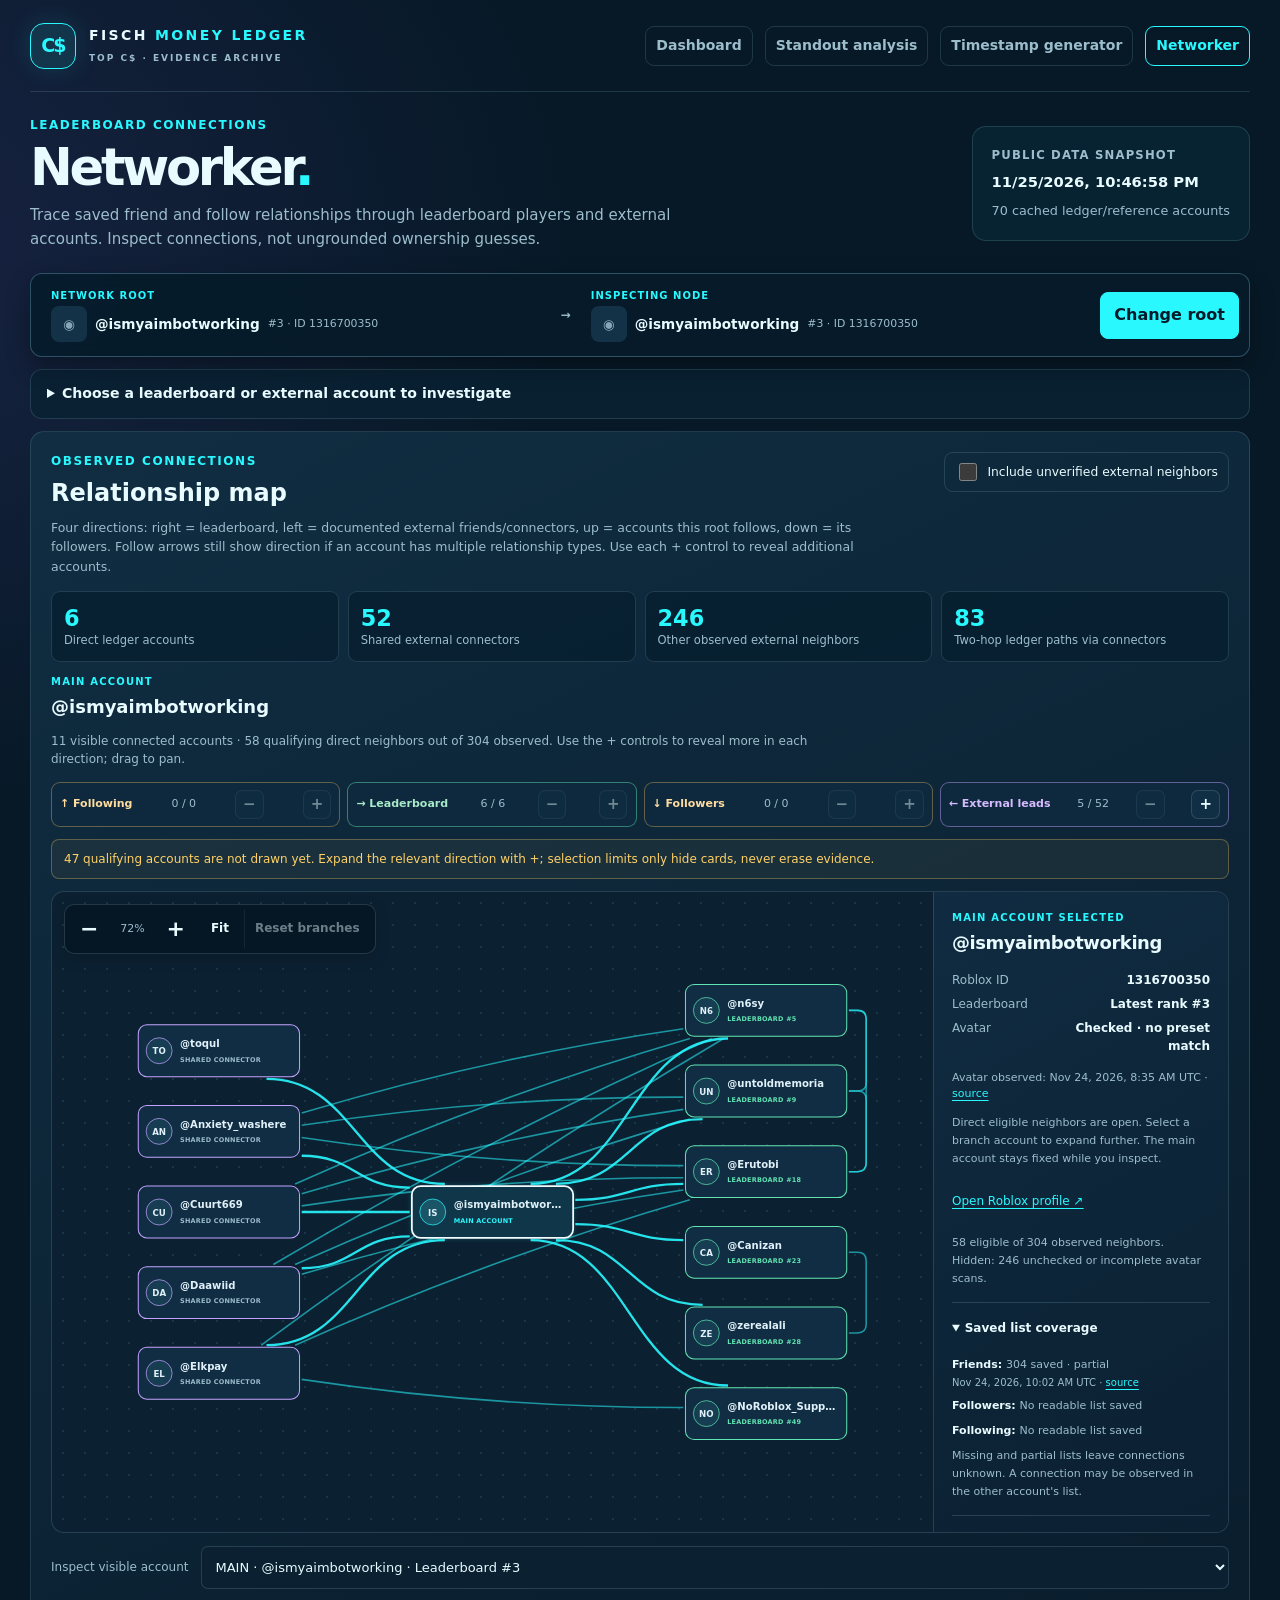
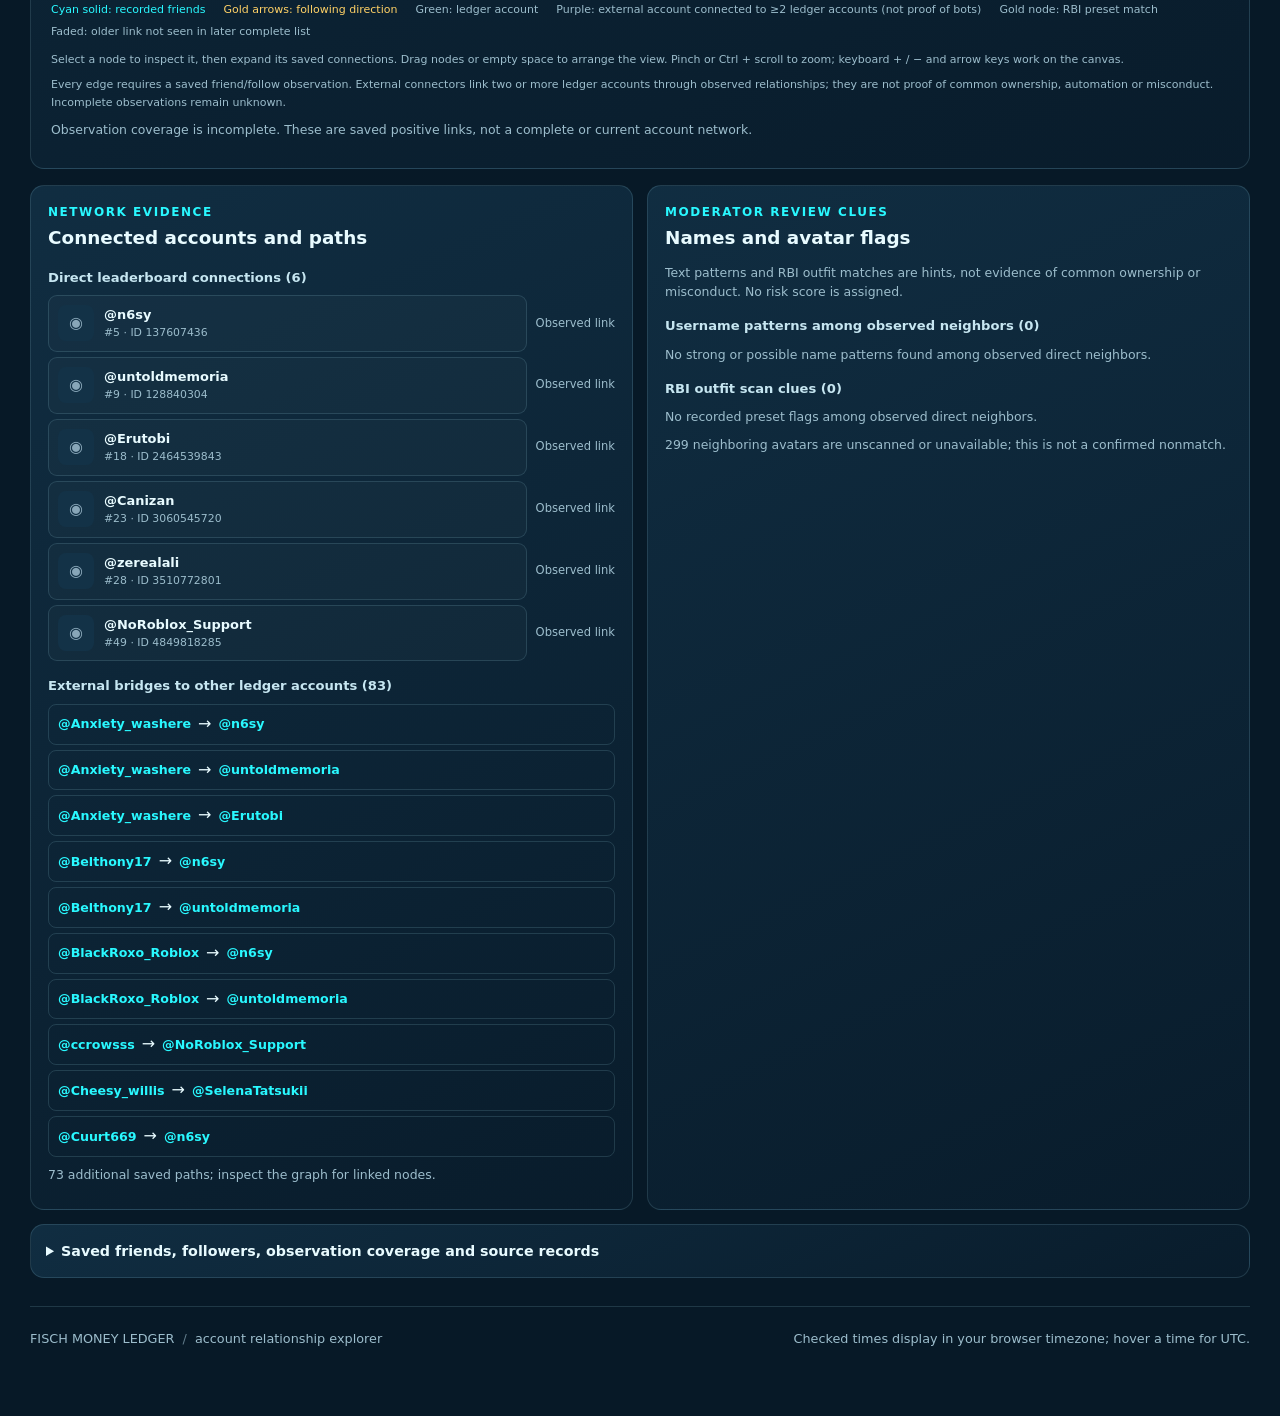
==== site/networker.html @ 8187902d "Refresh Networker graph assets to serve four-way layout" ====
<!doctype html>
<html lang="en">
<head>
  <meta charset="utf-8">
  <meta name="viewport" content="width=device-width, initial-scale=1">
  <meta name="description" content="Compare cached public Roblox avatars, usernames and available friend or follow relationships across the Fisch Money Ledger.">
  <title>Networker · Fisch Money Ledger</title>
  <link rel="stylesheet" href="styles.css?v=b796ed7e2670">
  <link rel="stylesheet" href="standouts.css?v=a5e0cf38dd14">
  <link rel="stylesheet" href="networker.css?v=059310452573">
  <link rel="stylesheet" href="network-graph.css?v=88ae56781294">
  <script defer src="time-utils.js?v=b2a56747d852"></script>
  <script defer src="username-patterns.js?v=91044023c885"></script>
  <script defer src="networker-core.js?v=b622899f63bf"></script>
  <script defer src="network-graph.js?v=6e4b6616b86b"></script>
  <script defer src="networker-focus.js?v=ac693bb8c066"></script>
  <link rel="stylesheet" href="networker-focus.css?v=b3b9f98c5179">
</head>
<body class="networker-page">
  <header class="site-head">
    <a class="brand" href="./"><span class="mark">C$</span><span>FISCH <b>MONEY LEDGER</b><small>TOP C$ · EVIDENCE ARCHIVE</small></span></a>
    <nav class="site-nav" aria-label="Site pages"><a href="./">Dashboard</a><a href="standouts.html">Standout analysis</a><a href="timestamp.html">Timestamp generator</a><a href="networker.html" aria-current="page">Networker</a></nav>
  </header>
  <main class="nw-main">
    <section class="nw-hero">
      <div><p class="nw-kicker">LEADERBOARD CONNECTIONS</p><h1>Networker<span>.</span></h1><p>Trace saved friend and follow relationships through leaderboard players and external accounts. Inspect connections, not ungrounded ownership guesses.</p></div>
      <div class="nw-cache"><span>PUBLIC DATA SNAPSHOT</span><strong id="cache-time">Loading…</strong><small id="cache-coverage">Reading cached accounts</small></div>
    </section>
    <p id="network-status" class="nw-status" role="status" aria-live="polite">Loading the latest collected account data…</p>
    <noscript><p class="nw-status">Enable JavaScript to compare the cached accounts.</p></noscript>
    <div id="networker-app" hidden>
      <nav class="nwf-sticky" aria-label="Current network investigation">
        <button id="nwf-root-shortcut" class="nwf-sticky-person" type="button" aria-label="Change main account">
          <span class="nwf-mini-label">NETWORK ROOT</span>
          <span id="nwf-root-label" class="nwf-sticky-value">Selecting account…</span>
        </button>
        <span class="nwf-mini-divider" aria-hidden="true">→</span>
        <button id="nwf-inspected-shortcut" class="nwf-sticky-person" type="button" aria-label="Return to inspected graph node">
          <span class="nwf-mini-label">INSPECTING NODE</span>
          <span id="nwf-inspected-label" class="nwf-sticky-value">No node selected</span>
        </button>
        <button id="nwf-picker-trigger" class="nwf-switch" type="button">Change root</button>
      </nav>

      <details id="nwf-root-picker" class="nwf-picker">
        <summary>Choose a leaderboard or external account to investigate</summary>
        <div class="nwf-picker-content">
          <form id="nwf-target-form" class="nwf-search-row" aria-label="Find a saved account">
            <input id="nwf-target-search" type="search" autocomplete="off" spellcheck="false" placeholder="Search leaderboard, historical, or external Roblox username / ID" aria-label="Find a saved account">
            <button type="submit" class="nw-primary">Set root</button>
          </form>
          <p class="nwf-help">Search all saved identities, or choose a ranked account below. Public relationships require recorded evidence; similar names alone do not create links.</p>
          <div class="nwf-row-head"><strong id="nwf-picker-heading">Latest Top 50</strong><span id="nwf-picker-count"></span></div>
          <div id="nwf-account-grid" class="nwf-account-grid" role="group" aria-label="Saved accounts"></div>
          <button id="nwf-more-accounts" class="nw-quiet nwf-more" type="button">Show all Top 50</button>
          <div id="nwf-reference-picks" class="nwf-reference-picks" aria-label="Saved external reference accounts"></div>
        </div>
      </details>

      <section class="nwf-map" aria-labelledby="nwf-map-title">
        <div class="nwf-section-heading">
          <div><p class="nw-kicker">OBSERVED CONNECTIONS</p><h2 id="nwf-map-title">Relationship map</h2>
            <p class="nwf-help">Four directions: right = leaderboard, left = documented external friends/connectors, up = accounts this root follows, down = its followers. Follow arrows still show direction if an account has multiple relationship types. Use each + control to reveal additional accounts.</p></div>
          <label class="nwf-external-toggle"><input id="nwf-show-external" type="checkbox"> Include unverified external neighbors</label>
        </div>
        <div id="nwf-network-counts" class="nwf-network-counts" aria-label="Saved direct connection counts"></div>
        <div id="nwf-graph" class="nwf-graph"></div>
        <p id="nwf-network-note" class="nwf-help" role="status" aria-live="polite"></p>
      </section>

      <section class="nwf-signals" aria-label="Connection findings and review flags">
        <article class="nwf-panel">
          <div class="nwf-panel-title"><div><p class="nw-kicker">NETWORK EVIDENCE</p><h3>Connected accounts and paths</h3></div></div>
          <div id="nwf-direct-links"></div>
          <div id="nwf-connector-paths"></div>
        </article>
        <article class="nwf-panel">
          <div class="nwf-panel-title"><div><p class="nw-kicker">MODERATOR REVIEW CLUES</p><h3>Names and avatar flags</h3></div></div>
          <p class="nwf-help">Text patterns and RBI outfit matches are hints, not evidence of common ownership or misconduct. No risk score is assigned.</p>
          <div id="nwf-pattern-flags"></div>
          <div id="nwf-avatar-flags"></div>
        </article>
      </section>

      <details id="nwf-raw-evidence" class="nwf-raw">
        <summary>Saved friends, followers, observation coverage and source records</summary>
        <div class="nwf-raw-inner">
          <p id="nwf-coverage-note" class="nwf-help"></p>
          <label for="nwf-friend-filter">Search observed direct neighbors</label>
          <input id="nwf-friend-filter" type="search" placeholder="Username or exact Roblox ID">
          <div id="nwf-friend-results" class="nwf-friend-results"></div>
          <div class="nwf-data-links">
            <a href="network-database.sqlite.gz" download>SQLite evidence database</a>
            <a href="network-data.json" download>Network JSON</a>
            <a href="https://github.com/nitwi/fisch-money-leaderboard/tree/main/data/network" target="_blank" rel="noopener noreferrer">Census journal and method</a>
          </div>
          <p class="nwf-help">A partial observation confirms only the recorded positive links; unobserved identities remain unknown. Recorded relationships are not necessarily current.</p>
        </div>
      </details>
    </div>
    <footer><span>FISCH MONEY LEDGER <span class="slash">/</span> account relationship explorer</span><span>Checked times display in your browser timezone; hover a time for UTC.</span></footer>
  </main>
</body>
</html>
---- site/styles.css ----
:root{color-scheme:dark;--bg:#071927;--panel:#0e263b;--panel2:#102d44;--text:#e8fbff;--muted:#9cbdcc;--cyan:#29f8ff;--gold:#ffd166;--green:#61e5b3;--red:#ff8495;--border:rgba(154,219,231,.16);font-family:Inter,ui-sans-serif,system-ui,-apple-system,"Segoe UI",sans-serif}*{box-sizing:border-box}html{scroll-behavior:smooth}body{margin:0;background:radial-gradient(ellipse 75vw 48vw at 80% -20%,rgba(41,248,255,.14),transparent),radial-gradient(ellipse 60vw 45vw at -15% 8%,rgba(129,94,241,.15),transparent),#071927;color:var(--text)}button,input,select{font:inherit}button{cursor:pointer}a{color:inherit}main,.site-head{width:min(1550px,calc(100% - 60px));margin:auto}.site-head{height:92px;display:flex;justify-content:space-between;align-items:center;border-bottom:1px solid var(--border)}.brand{display:flex;align-items:center;gap:13px;text-decoration:none;font-size:14px;font-weight:900;letter-spacing:.17em}.brand b{color:var(--cyan)}.brand small{display:block;font-size:9px;letter-spacing:.22em;color:var(--muted);margin-top:5px}.mark{display:grid;place-items:center;width:46px;height:46px;border:1px solid var(--cyan);border-radius:14px;background:rgba(41,248,255,.1);box-shadow:0 0 26px rgba(41,248,255,.13);color:var(--cyan);font-size:19px;letter-spacing:-.09em}.live-pill,.count-pill{font-size:10px;letter-spacing:.13em;font-weight:900;border:1px solid var(--border);padding:10px 12px;border-radius:999px;color:var(--muted)}.live-pill i{display:inline-block;width:7px;height:7px;border-radius:50%;background:var(--green);margin-right:6px;box-shadow:0 0 12px var(--green)}.intro{min-height:300px;padding:55px 0 35px;display:flex;align-items:center;justify-content:space-between;gap:30px}.intro h1{font-size:clamp(45px,6vw,88px);line-height:.95;letter-spacing:-.07em;margin:15px 0 20px}.intro h1 em{font-style:normal;color:var(--cyan)}.eyebrow,.mini-label{margin:0;color:var(--cyan);font-size:10px;letter-spacing:.17em;font-weight:900}.slash{color:var(--muted);opacity:.6;padding:0 4px}.lede{max-width:700px;color:#bed7e2;line-height:1.7;margin:0}.intro-badge{min-width:250px;border:1px solid var(--border);border-radius:19px;background:linear-gradient(140deg,rgba(41,248,255,.12),rgba(20,33,67,.5));padding:24px}.intro-badge span,.intro-badge small{color:var(--muted);font-size:11px;letter-spacing:.13em}.intro-badge strong{display:block;font-size:38px;letter-spacing:-.06em;margin:10px 0}.intro-badge .glow{color:var(--cyan);font-size:30px}.intro-badge small{letter-spacing:normal}.control-bar,.summary-cards article,.chart-card,.profile-card,.movement-card,.evidence-section{border:1px solid var(--border);background:linear-gradient(160deg,rgba(17,45,67,.96),rgba(9,29,46,.95));border-radius:18px;box-shadow:0 15px 44px rgba(0,0,0,.12)}.control-bar{display:flex;align-items:center;gap:25px;padding:14px 18px}.step-controls{display:flex;align-items:center;gap:13px;min-width:292px}.step-controls div{min-width:184px}.step-controls strong{display:block;font-size:15px;margin-top:5px}.step-controls small{color:var(--muted);font-size:11px}.step-controls button,.quiet-btn,.movement-tabs button{border:1px solid var(--border);color:var(--text);background:rgba(255,255,255,.04);border-radius:11px;padding:10px 12px}.step-controls button:hover,.quiet-btn:hover,.movement-tabs button:hover,.movement-tabs button.active{border-color:var(--cyan);color:var(--cyan);background:rgba(41,248,255,.1)}button:disabled{opacity:.35;cursor:not-allowed}.control-fill{flex:1;min-width:135px}.control-fill input{width:100%;accent-color:var(--cyan);cursor:pointer}.range-labels{display:flex;justify-content:space-between;font-size:10px;color:var(--muted)}.search-box{display:flex;align-items:center;gap:8px;background:#071c2a;border:1px solid var(--border);border-radius:12px;padding:8px 12px;min-width:210px}.search-box span{font-size:23px;color:var(--cyan);line-height:1}.search-box input{outline:0;border:0;background:transparent;color:var(--text);width:100%;font-size:12px}.search-box:focus-within{border-color:var(--cyan)}.notice{margin:16px 0;border:1px solid rgba(255,209,102,.4);background:rgba(255,209,102,.08);padding:13px 16px;border-radius:12px;color:#ffeab2;font-size:12px}.summary-cards{display:grid;grid-template-columns:repeat(4,minmax(0,1fr));gap:13px;margin:15px 0}.summary-cards article{padding:17px 18px;min-height:108px}.summary-cards span,.summary-cards small{display:block;color:var(--muted);font-size:10px;letter-spacing:.1em}.summary-cards strong{display:block;margin:10px 0 3px;font-size:23px;letter-spacing:-.035em;white-space:nowrap;overflow:hidden;text-overflow:ellipsis}.summary-cards small{letter-spacing:0;line-height:1.35}.workspace{display:grid;grid-template-columns:minmax(0,1.53fr) minmax(365px,.8fr);gap:14px;align-items:start}.main-column{min-width:0;display:grid;gap:14px}.chart-card,.profile-card,.movement-card,.evidence-section{padding:21px}.card-title{display:flex;align-items:flex-start;justify-content:space-between;gap:16px}.card-title h2{margin:8px 0 5px;font-size:22px;letter-spacing:-.025em}.card-title p:not(.eyebrow){margin:0;color:var(--muted);font-size:12px;line-height:1.5}.chart-actions select{background:#071927;color:var(--text);border:1px solid var(--border);border-radius:9px;padding:7px}.chart-actions label{display:grid;gap:5px;font-size:9px;color:var(--muted);letter-spacing:.12em}.chart-card #chart{height:495px;width:100%;margin-top:12px}.chart-foot{border-top:1px solid var(--border);display:flex;justify-content:space-between;gap:10px;color:var(--muted);font-size:10px;padding-top:14px}.legend-dot{display:inline-block;width:8px;height:8px;background:var(--cyan);border-radius:50%;margin-right:5px}.movement-card{min-height:680px}.movement-tabs{display:flex;gap:6px;margin:17px 0}.movement-tabs button{font-size:11px;padding:8px 12px}.movement-list{height:574px;overflow:auto;padding-right:4px;scrollbar-color:#416982 transparent}.movement-item{width:100%;text-align:left;display:block;color:var(--text);border:1px solid var(--border);background:rgba(255,255,255,.025);border-radius:12px;padding:12px;margin-bottom:8px}.movement-item:hover,.movement-item.selected{border-color:rgba(41,248,255,.6);background:rgba(41,248,255,.07)}.movement-item .top{display:flex;justify-content:space-between;align-items:center;gap:8px}.movement-item .top strong{overflow:hidden;text-overflow:ellipsis;white-space:nowrap;font-size:12px}.movement-item .top span{font-size:12px;font-weight:900;color:var(--cyan)}.movement-item .top img{width:26px;height:26px;object-fit:cover;border-radius:50%;border:1px solid var(--border);margin-right:5px;vertical-align:middle}.movement-item p{margin:8px 0 0;font-size:11px;line-height:1.5;color:#bfd7e1}.movement-item .positive{color:var(--green)}.movement-item .negative{color:var(--red)}.movement-item .flag{color:var(--gold)}.movement-item .muted{color:var(--muted)}.movement-item .gaps{border-top:1px solid var(--border);padding-top:7px;margin-top:8px}.movement-item .badges{display:flex;gap:6px;margin-top:8px}.badge{padding:3px 7px;border-radius:5px;background:rgba(41,248,255,.1);color:var(--cyan);font-size:9px;font-weight:800}.badge.gold{background:rgba(255,209,102,.12);color:var(--gold)}.profile-empty{margin-top:18px;padding:18px;border:1px dashed var(--border);border-radius:12px;color:var(--muted);font-size:12px}.profile-head{display:flex;align-items:center;gap:12px;flex-wrap:wrap;margin:16px 0}.profile-head img,.avatar-fallback{width:54px;height:54px;border-radius:14px;border:1px solid var(--border);object-fit:cover;background:#142f44}.avatar-fallback{display:grid;place-items:center;color:var(--cyan);font-weight:900}.profile-head a{font-size:11px;color:var(--cyan);text-decoration:none}.profile-head a:hover{text-decoration:underline}.profile-head small{display:block;color:var(--muted);font-size:10px;margin-top:4px}.profile-stats{display:grid;grid-template-columns:repeat(4,1fr);gap:8px;margin:16px 0}.profile-stats div{border:1px solid var(--border);border-radius:10px;padding:10px;background:rgba(0,0,0,.14)}.profile-stats span,.profile-stats small{display:block;color:var(--muted);font-size:10px}.profile-stats b{display:block;margin:6px 0;color:var(--text);font-size:14px}.profile-history{max-height:240px;overflow:auto;border-top:1px solid var(--border);margin-top:10px}.profile-history a{display:grid;grid-template-columns:1fr auto auto;gap:9px;padding:8px 3px;border-bottom:1px solid var(--border);text-decoration:none;font-size:11px;color:var(--muted)}.profile-history a:hover{color:var(--cyan)}.profile-history strong{color:var(--text)}.evidence-section{margin-top:16px}.evidence-grid{display:grid;grid-template-columns:repeat(auto-fit,minmax(220px,1fr));gap:11px;margin-top:18px}.proof{border:1px solid var(--border);background:rgba(0,0,0,.16);padding:8px;border-radius:12px;text-align:left;color:var(--text);min-width:0}.proof:hover,.proof.spotlit{border-color:var(--cyan)}.proof img{display:block;width:100%;height:170px;object-fit:contain;background:#091725;border-radius:7px}.proof span{display:block;margin:8px 3px 2px;font-size:11px}.proof small{display:block;color:var(--muted);margin:0 3px 3px;font-size:10px}footer{display:flex;justify-content:space-between;gap:20px;border-top:1px solid var(--border);margin:28px 0;padding:22px 0 40px;font-size:10px;color:var(--muted);line-height:1.5}#lightbox{max-width:min(96vw,1200px);max-height:96vh;background:#0b2134;border:1px solid var(--cyan);border-radius:15px;color:var(--text);padding:14px}#lightbox::backdrop{background:rgba(0,7,15,.9)}#lightbox img{display:block;max-width:100%;max-height:76vh;object-fit:contain;margin:auto}#lightbox form{text-align:right}#lightbox button{border:1px solid var(--border);border-radius:8px;background:#153b51;color:var(--text);padding:8px}#lightbox p{font-size:12px;color:var(--muted)}@media(max-width:1050px){.workspace{grid-template-columns:1fr}.movement-card{min-height:0}.movement-list{height:auto;max-height:540px}.control-bar{flex-wrap:wrap}.control-fill{order:3;flex-basis:100%}}@media(max-width:700px){main,.site-head{width:calc(100% - 26px)}.site-head{height:75px}.intro{padding:36px 0;min-height:0}.intro-badge{display:none}.summary-cards{grid-template-columns:repeat(2,minmax(0,1fr))}.control-bar{gap:14px}.step-controls{width:100%;justify-content:space-between}.search-box{flex:1;min-width:0}.chart-card,.profile-card,.movement-card,.evidence-section{padding:15px}.chart-card #chart{height:400px}.profile-stats{grid-template-columns:repeat(2,1fr)}.evidence-grid{grid-template-columns:repeat(2,minmax(0,1fr))}.proof img{height:115px}.live-pill{font-size:0}.live-pill i{margin:0}footer{display:block}footer span{display:block;margin-bottom:9px}}
---- site/standouts.css ----
.site-nav{display:flex;flex-wrap:wrap;gap:12px;align-items:center;font-size:12px;font-weight:700}
.site-nav a{padding:8px 10px;border:1px solid var(--border);border-radius:9px;color:var(--muted);text-decoration:none;white-space:nowrap}
.site-nav a:hover,.site-nav a:focus-visible,.site-nav a[aria-current="page"]{color:var(--cyan);border-color:var(--cyan)}
.standout-hero{padding:42px 0 18px}
.standout-hero h1{font-size:clamp(38px,5vw,68px);margin:10px 0;letter-spacing:-.055em}
.standout-hero em{font-style:normal;color:var(--cyan)}
.standout-hero p:not(.eyebrow),.standout-caveat{max-width:780px;color:var(--muted);line-height:1.6;font-size:13px}
.standout-hero a{display:inline-block;margin-top:10px;color:var(--cyan);font-size:12px;text-underline-offset:3px}
.standout-main>.severity-legend{margin:0}
.standout-caveat{max-width:none;margin:12px 0 20px}
.timezone-note{margin:12px 0;color:var(--muted);font-size:12px;line-height:1.5}
.standout-layout{display:grid;grid-template-columns:minmax(0,2fr) minmax(280px,1fr);gap:18px;align-items:start}
.standout-layout .highlights-section{margin:0}
.standout-controls{display:flex;gap:12px;flex-wrap:wrap;margin:18px 0}
.standout-controls label{display:grid;gap:6px;flex:1 1 175px;color:var(--muted);font-size:11px;font-weight:800}
.standout-controls input,.standout-controls select,.overview-range input,.overview-range button{min-width:0;width:100%;min-height:36px;border:1px solid var(--border);border-radius:9px;background:var(--panel2);color:var(--text);padding:6px 9px;font:inherit}
.standout-overview{position:sticky;top:20px;min-width:0;padding:21px;border:1px solid var(--border);border-radius:16px;background:var(--panel)}
.standout-overview h2{margin:8px 0 16px;font-size:23px}
.standout-overview p{font-size:12px;line-height:1.55;color:var(--muted);overflow-wrap:anywhere}
.overview-person{display:flex;align-items:center;gap:10px;font-weight:800;margin:8px 0 16px;overflow-wrap:anywhere}
.overview-person img{width:38px;height:38px;object-fit:cover;border-radius:50%}
.overview-metrics{display:grid;grid-template-columns:repeat(2,minmax(0,1fr));gap:8px;margin:14px 0}
.overview-metrics div{border:1px solid var(--border);border-radius:9px;padding:9px;min-width:0}
.overview-metrics span{display:block;font-size:10px;color:var(--muted)}
.overview-metrics b{display:block;font-size:14px;margin-top:5px;overflow-wrap:anywhere}
.overview-metrics .overview-exact{display:block;margin-top:3px;color:var(--muted);font-size:10px;font-weight:400}
.overview-settlement-averages{margin:12px 0 16px;padding:12px;border:1px solid rgba(97,229,179,.4);border-radius:10px;background:rgba(97,229,179,.06)}
.overview-settlement-averages h4{margin:0;color:var(--green);font-size:13px}
.overview-settlement-averages .overview-metrics{margin-bottom:0}
.standout-overview a{color:var(--cyan);text-decoration:underline;text-underline-offset:3px;font-size:12px}
.overview-links{display:flex;flex-wrap:wrap;gap:8px 13px;margin:12px 0}
.overview-range{border-top:1px solid var(--border);margin-top:17px;padding-top:14px}
.overview-range h3{font-size:15px;margin:0 0 10px}
.overview-range-fields{display:grid;grid-template-columns:repeat(2,minmax(0,1fr));gap:8px}
.overview-range-fields label{font-size:11px;color:var(--muted)}
.overview-range-fields input{margin-top:4px;color-scheme:dark}
.overview-range-actions{display:flex;gap:8px;margin-top:9px}
.overview-range-actions button{cursor:pointer}
.overview-range-actions button:hover,.overview-range-actions button:focus-visible{border-color:var(--cyan)}
.overview-emphasis{font-weight:800;color:var(--text)}
.standout-overview .settlement-context{padding:10px;border-left:3px solid #61e5b3;background:rgba(97,229,179,.08)}
.settlement-context strong{color:#61e5b3}
.standout-teaser{display:flex;justify-content:space-between;align-items:center;gap:16px;margin:20px 0;padding:16px 21px;border:1px solid var(--border);border-radius:14px;background:var(--panel)}
.standout-teaser h2{font-size:19px;margin:5px 0}
.standout-teaser p:not(.eyebrow){color:var(--muted);font-size:12px;margin:4px 0}
.standout-teaser-link{flex:0 0 auto;color:var(--cyan);border:1px solid var(--cyan);border-radius:9px;text-decoration:none;padding:10px;font-size:12px;font-weight:800}
@media(max-width:900px){.standout-layout{grid-template-columns:1fr}.standout-overview{position:static}}
@media(max-width:650px){.site-head{height:auto;min-height:82px;gap:10px;flex-wrap:wrap;padding:12px 0}.site-nav{width:100%;justify-content:flex-end}.standout-teaser{flex-wrap:wrap}.standout-teaser-link{flex:auto}}
---- site/networker.css ----
.networker-page{font-size:16px;line-height:1.55}
.networker-page [hidden]{display:none!important}
.networker-page .site-head{height:auto;min-height:92px;padding:16px 0;gap:18px;flex-wrap:wrap}
.networker-page .site-nav{flex-wrap:wrap;justify-content:flex-start;font-size:.875rem}
.networker-page .site-nav a{min-height:40px}
.nw-main{max-width:1450px}
.nw-inspection-bar{position:sticky;top:8px;z-index:45;display:flex;align-items:stretch;gap:10px;padding:8px 12px;margin:0 0 14px;background:rgba(8,28,45,.97);border:1px solid var(--border);border-radius:13px;box-shadow:0 6px 22px rgba(0,0,0,.24);backdrop-filter:blur(12px)}
.nw-inspection-person{display:flex;flex:1;flex-direction:column;justify-content:center;align-items:flex-start;gap:3px;min-width:0;padding:5px 9px;color:var(--text);background:transparent;border:1px solid transparent;border-radius:9px;text-align:left;font:inherit;cursor:pointer}
.nw-inspection-person:hover:not(:disabled),.nw-inspection-person:focus-visible{background:rgba(41,248,255,.08);border-color:var(--cyan)}
.nw-inspection-person:disabled{opacity:.7;cursor:default}
.nw-inspection-label{display:block;font-size:.64rem;font-weight:800;letter-spacing:.08em;color:var(--cyan);white-space:nowrap}
.nw-inspection-value{display:flex;align-items:center;gap:8px;min-width:0;max-width:100%;font-size:.86rem;font-weight:700}
.nw-inspection-value img,.nw-inspection-value .nw-avatar-placeholder{height:34px;width:34px;min-width:34px;object-fit:contain;border-radius:8px;background:#112f43}
.nw-inspection-name{display:block;min-width:0;max-width:100%;overflow:hidden;text-overflow:ellipsis;white-space:nowrap}
.nw-inspection-name small{display:block;font-size:.68rem;font-weight:400;color:var(--muted)}
.nw-inspection-divider{align-self:center;font-size:.68rem;font-weight:800;color:var(--muted)}
#target-form,#comparison-panel{scroll-margin-top:112px}
@media(max-width:850px){.nw-inspection-bar{gap:4px;padding:6px}.nw-inspection-person{display:flex;padding:5px}.nw-inspection-label{display:block;margin-bottom:3px}.nw-inspection-value{font-size:.78rem}.nw-inspection-value img,.nw-inspection-value .nw-avatar-placeholder{width:27px;height:27px;min-width:27px}.nw-inspection-name small{font-size:.6rem}}
@media(max-width:420px){.nw-inspection-name{max-width:120px}.nw-inspection-divider{display:none}}
.nw-hero{padding:42px 0 28px;display:flex;align-items:center;justify-content:space-between;gap:25px}
.nw-kicker{font-size:.75rem;letter-spacing:.13em;color:var(--cyan);font-weight:800;margin:0}
.nw-hero h1{font-size:clamp(2.7rem,6vw,4.8rem);line-height:1.05;letter-spacing:-.065em;margin:10px 0 15px}
.nw-hero h1 span{color:var(--cyan)}
.nw-hero>div>p:last-child{max-width:680px;color:var(--muted);margin:0;font-size:1rem}
.nw-cache{border:1px solid var(--border);border-radius:14px;min-width:235px;max-width:340px;padding:19px;background:rgba(41,248,255,.045)}
.nw-cache span,.nw-cache small{display:block;color:var(--muted);font-size:.8rem}
.nw-cache span{font-size:.73rem;letter-spacing:.1em;font-weight:750}
.nw-cache strong{display:block;font-size:.92rem;margin:7px 0;overflow-wrap:anywhere}
.nw-status{border:1px solid var(--border);border-radius:10px;padding:16px;color:var(--muted);font-size:1rem}
.nw-status.is-error{border-color:var(--red);color:var(--red)}
.nw-controls{display:grid;grid-template-columns:minmax(0,1.6fr) minmax(180px,1fr) minmax(205px,1fr);gap:18px;padding:22px;border:1px solid var(--border);border-radius:16px;background:var(--panel)}
.nw-controls label,.nw-search-label{display:block;font-size:.875rem;font-weight:700;margin-bottom:7px;color:var(--text)}
.nw-controls input,.nw-controls select,#candidate-search{width:100%;min-width:0;min-height:45px;border:1px solid var(--border);border-radius:9px;background:var(--bg);color:var(--text);font:inherit;font-size:1rem;padding:10px 12px}
.nw-controls select{appearance:none;padding-right:34px;background-image:url("data:image/svg+xml,%3Csvg xmlns='http://www.w3.org/2000/svg' width='12' height='12' viewBox='0 0 12 12'%3E%3Cpath d='m2 4 4 4 4-4' stroke='%239cbdcc' fill='none' stroke-width='1.5'/%3E%3C/svg%3E");background-repeat:no-repeat;background-position:right 12px center}
.nw-controls p{font-size:.8rem;color:var(--muted);margin:7px 0 0;line-height:1.4}
.nw-controls .nw-target-control{grid-column:1/-1;min-width:0}
.nw-controls .nw-target-control.nw-candidates{padding:19px}
.nw-controls .nw-target-control .nw-section-head{margin-bottom:14px}
.nw-main-account-list{grid-template-columns:repeat(3,minmax(0,1fr));max-height:360px;align-content:start;gap:7px}
.nw-main-account-card{min-width:0;padding:9px 10px}
.nw-main-account-card .nw-candidate-head{gap:8px}
.nw-main-account-card .nw-candidate-head img,.nw-main-account-card .nw-avatar-placeholder{width:36px;height:36px}
.nw-main-account-card .nw-candidate-name{font-size:.86rem}
.nw-main-account-card .nw-candidate-name small{font-size:.69rem}
.nw-top50-more{width:100%;margin-top:10px}
.nw-top50-more[hidden]{display:none}
@media(max-width:1050px){.nw-main-account-list{grid-template-columns:repeat(2,minmax(0,1fr))}}
@media(max-width:650px){.nw-main-account-list{grid-template-columns:1fr;max-height:330px}}
.nw-input-action{display:flex;gap:8px}
.nw-input-action input{flex:1}
.nw-primary,.nw-quiet{font:inherit;font-size:.875rem;font-weight:750;min-height:43px;border-radius:9px;padding:9px 14px;cursor:pointer}
.nw-primary{background:var(--cyan);color:#071927;border:1px solid var(--cyan);white-space:nowrap}
.nw-primary:hover{background:#97fcff}
.nw-quiet{background:rgba(255,255,255,.025);border:1px solid var(--border);color:var(--text)}
.nw-quiet:hover{border-color:var(--cyan);color:var(--cyan)}
.nw-main :is(button,input,select,a,summary):focus-visible{outline:2px solid var(--cyan);outline-offset:3px}
.nw-reference{display:flex;align-items:center;gap:17px;padding:20px 22px;margin:17px 0;border:1px solid rgba(41,248,255,.3);background:rgba(41,248,255,.04);border-radius:14px}
.nw-reference img{width:78px;height:78px;object-fit:contain;background:rgba(0,0,0,.12);border-radius:12px;flex-shrink:0}
.nw-reference h2{font-size:1.35rem;margin:3px 0 4px;overflow-wrap:anywhere}
.nw-reference p{font-size:.9rem;color:var(--muted);margin:0}
.nw-reference a{color:var(--cyan);font-size:.875rem;text-underline-offset:3px}
.nw-reference .nw-ref-links{margin-left:auto;display:grid;gap:7px;justify-items:end;flex-shrink:0}
.nw-reference .nw-avatar-placeholder{width:78px;height:78px;font-size:1.2rem}
.nw-network{padding:21px 23px;border:1px solid var(--border);border-radius:14px;background:rgba(14,38,59,.75);margin-bottom:20px}
.nw-section-head{display:flex;justify-content:space-between;gap:14px;align-items:center;margin-bottom:17px}
.nw-section-head h2{font-size:1.4rem;letter-spacing:-.025em;line-height:1.2;margin:6px 0 0}
.nw-pill{display:inline-block;flex-shrink:0;border:1px solid var(--border);border-radius:999px;padding:6px 10px;font-size:.75rem;font-weight:650;color:var(--muted)}
.nw-pill.is-known{color:var(--green);border-color:rgba(97,229,179,.4)}
.nw-network>p{color:var(--muted);font-size:.95rem;line-height:1.6;margin:0 0 12px}
.nw-source-details{border-top:1px solid var(--border);padding-top:12px;margin-top:15px;font-size:.875rem;color:var(--muted)}
.nw-source-details summary,.nw-method summary{cursor:pointer;font-weight:650}
.nw-source-details p{font-size:.875rem;margin:10px 0 0}
.nw-capabilities{display:grid;grid-template-columns:repeat(3,minmax(0,1fr));gap:10px;margin-top:12px}
.nw-capability{border:1px solid var(--border);border-radius:9px;padding:11px;min-width:0}
.nw-capability strong{display:block;color:var(--text);font-size:.875rem}
.nw-capability p{font-size:.82rem;margin:6px 0}
.nw-capability a{color:var(--cyan);font-size:.8rem;text-underline-offset:3px}
.nw-graph{width:100%;height:auto;max-height:380px;display:block;border:1px solid var(--border);border-radius:12px;background:rgba(0,0,0,.1)}
.nw-graph .nw-node{cursor:pointer}
.nw-graph text{fill:var(--text);font:13px Inter,system-ui,sans-serif;text-anchor:middle}
.nw-graph .nw-edge-friend{stroke:#29f8ff;stroke-width:2;fill:none}
.nw-graph .nw-edge-follow{stroke:#ffd166;stroke-width:2;fill:none;stroke-dasharray:5 4}
.nw-graph-legend{display:flex;flex-wrap:wrap;gap:15px;font-size:.8rem;color:var(--muted);margin:9px 0 0}
.nw-graph-legend span:first-child{color:var(--cyan)}
.nw-graph-legend span:nth-child(2){color:var(--gold)}
.nw-workspace{display:grid;grid-template-columns:minmax(370px,1fr) minmax(0,1.1fr);gap:20px;align-items:start}
.nw-candidates,.nw-comparison{border:1px solid var(--border);border-radius:16px;padding:23px;background:linear-gradient(150deg,rgba(17,45,67,.96),rgba(9,29,46,.96));min-width:0}
.nw-comparison{position:sticky;top:16px}
.nw-help{font-size:.82rem;color:var(--muted);line-height:1.5;margin:9px 0 16px}
.nw-candidate-list{display:grid;gap:9px;max-height:1120px;overflow:auto;scrollbar-color:#416982 transparent;padding-right:4px}
.nw-candidate{display:block;width:100%;text-align:left;padding:13px;border:1px solid var(--border);border-radius:11px;background:rgba(255,255,255,.025);color:var(--text);font:inherit;cursor:pointer}
.nw-candidate:hover{background:rgba(41,248,255,.05);border-color:rgba(41,248,255,.5)}
.nw-candidate[aria-pressed="true"]{background:rgba(41,248,255,.075);border-color:var(--cyan);box-shadow:inset 3px 0 0 var(--cyan)}
.nw-candidate-head{display:flex;gap:10px;align-items:center}
.nw-candidate-head img,.nw-candidate-head .nw-avatar-placeholder{width:42px;height:42px;object-fit:contain;border-radius:9px;background:#112f43;flex-shrink:0}
.nw-candidate-name{font-size:.98rem;font-weight:750;overflow-wrap:anywhere;min-width:0;flex:1}
.nw-candidate-name small{display:block;font-size:.75rem;font-weight:400;color:var(--muted);margin-top:2px}
.nw-rank{font-size:.8rem;font-weight:800;color:var(--cyan);white-space:nowrap}
.nw-candidate-metrics{display:grid;grid-template-columns:1.1fr 1fr;gap:4px 10px;margin-top:11px;padding-top:10px;border-top:1px solid var(--border);font-size:.81rem;color:var(--muted)}
.nw-candidate-metrics strong{color:var(--text);font-weight:650}
.nw-candidate-metrics .nw-wide{grid-column:1/-1}
.nw-candidate-metrics .nw-observed{color:var(--green)}
.nw-name-pattern{overflow-wrap:anywhere}
.nw-name-pattern.is-strong strong,.nw-friend-name-pattern.is-strong{color:var(--cyan)}
.nw-name-pattern.is-possible strong,.nw-friend-name-pattern.is-possible{color:var(--gold)}
.nw-friend-name-pattern{font-size:.8rem;line-height:1.5;padding:8px 10px;border-left:2px solid currentColor;background:rgba(255,255,255,.025);margin:10px 0}
.nw-empty{padding:22px 15px;border:1px dashed var(--border);border-radius:10px;color:var(--muted);font-size:.95rem}
.nw-avatar-pair{display:grid;grid-template-columns:repeat(2,minmax(0,1fr));gap:12px}
.nw-avatar-card{min-width:0;text-align:center;border:1px solid var(--border);border-radius:12px;overflow:hidden;background:rgba(0,0,0,.1)}
.nw-avatar-picture{height:205px;display:grid;place-items:center;background:radial-gradient(ellipse at 50% 100%,rgba(41,248,255,.07),transparent);padding:8px}
.nw-avatar-picture img{height:100%;width:100%;max-height:190px;object-fit:contain}
.nw-avatar-placeholder{display:grid;place-items:center;color:var(--muted);border:1px dashed var(--border);font-size:.8rem;text-align:center;padding:6px}
.nw-avatar-picture .nw-avatar-placeholder{width:100%;height:100%;max-height:180px}
.nw-avatar-copy{padding:12px 9px;border-top:1px solid var(--border)}
.nw-avatar-copy .nw-kicker{font-size:.67rem;margin-bottom:6px}
.nw-avatar-copy a{font-size:.9rem;font-weight:750;overflow-wrap:anywhere;text-underline-offset:3px}
.nw-avatar-copy small{display:block;font-size:.73rem;color:var(--muted);margin-top:4px;overflow-wrap:anywhere}
.nw-avatar-copy time{font-size:.73rem;color:var(--muted)}
.nw-metrics{display:grid;grid-template-columns:repeat(2,minmax(0,1fr));gap:10px;margin:18px 0}
.nw-metric{border:1px solid var(--border);border-radius:10px;padding:13px;min-width:0}
.nw-metric span{display:block;font-size:.78rem;color:var(--muted)}
.nw-metric strong{display:block;font-size:1.45rem;color:var(--cyan);margin:5px 0 3px;letter-spacing:-.04em}
.nw-metric p{font-size:.79rem;color:var(--muted);margin:0;line-height:1.5}
.nw-detail-section{border-top:1px solid var(--border);margin-top:20px;padding-top:19px}
.nw-detail-section h3{font-size:1.05rem;margin:0 0 10px}
.nw-detail-section p{font-size:.9rem;color:var(--muted);line-height:1.6;margin:8px 0}
.nw-match-note{border-left:3px solid var(--cyan);background:rgba(41,248,255,.04);padding:10px 13px;font-size:.875rem;color:var(--text)}
.nw-relation-list{display:grid;gap:7px;margin:0;padding:0;list-style:none}
.nw-relation-list li{display:flex;align-items:flex-start;justify-content:space-between;gap:14px;font-size:.875rem;padding:8px 0;border-bottom:1px solid var(--border)}
.nw-relation-list li:last-child{border:0}
.nw-relation-list span{color:var(--muted)}
.nw-relation-list strong{font-size:.81rem;font-weight:650;text-align:right;color:var(--muted)}
.nw-relation-list strong.is-known{color:var(--green)}
.nw-shared-friends{display:flex;flex-wrap:wrap;gap:7px;margin:9px 0}
.nw-shared-friends a{font-size:.82rem;color:var(--cyan);padding:5px 8px;border:1px solid var(--border);border-radius:6px;text-underline-offset:3px}
.nw-asset-list{margin:0;padding:0;list-style:none;max-height:380px;overflow:auto;scrollbar-color:#416982 transparent}
.nw-asset-list li{padding:10px 0;border-bottom:1px solid var(--border)}
.nw-asset-list li:last-child{border:0}
.nw-asset-list a{font-size:.9rem;color:var(--text);text-underline-offset:3px;overflow-wrap:anywhere}
.nw-asset-list small{display:block;color:var(--muted);font-size:.77rem;margin-top:4px}
.nw-asset-tabs{display:flex;flex-wrap:wrap;gap:6px;margin:12px 0}
.nw-asset-tabs button{background:transparent;color:var(--muted);font:inherit;font-size:.78rem;border:1px solid var(--border);border-radius:7px;padding:6px 9px;min-height:35px}
.nw-asset-tabs button[aria-pressed="true"]{color:var(--cyan);border-color:var(--cyan);background:rgba(41,248,255,.05)}
.nw-provenance{display:grid;gap:7px;font-size:.8rem;color:var(--muted);margin-top:15px}
.nw-provenance a{color:var(--cyan);text-underline-offset:3px}
.nw-provenance time{font-size:.8rem}
.nw-feedback{min-height:1.4em;color:var(--green);font-size:.84rem;margin:12px 0 0}
.nw-method{border:1px solid var(--border);background:rgba(14,38,59,.6);border-radius:12px;margin-top:22px;padding:17px 21px;font-size:.9rem;color:var(--muted)}
.nw-method>div{max-width:1050px}
.nw-method p{font-size:.9rem;line-height:1.65;margin:13px 0}
.nw-method strong{color:var(--text)}
.nw-main footer{font-size:.8rem}
@media(max-width:1150px){.nw-controls{grid-template-columns:1fr 1fr}.nw-target-control{grid-column:1/-1}.nw-workspace{grid-template-columns:minmax(320px,.9fr) minmax(0,1fr)}.nw-candidates,.nw-comparison{padding:18px}.nw-avatar-picture{height:170px}}
@media(max-width:850px){.nw-hero{align-items:flex-start}.nw-cache{min-width:210px;max-width:255px}.nw-workspace{grid-template-columns:1fr}.nw-comparison{position:static;grid-row:1}.nw-candidate-list{max-height:680px}.nw-capabilities{grid-template-columns:1fr}.nw-reference .nw-ref-links{flex-shrink:1}.nw-avatar-picture{height:220px}.nw-avatar-picture img{max-height:205px}}
@media(max-width:600px){.nw-hero{display:block;padding:28px 0 21px}.nw-cache{max-width:none;margin-top:20px}.nw-controls{grid-template-columns:1fr;padding:17px;gap:15px}.nw-target-control{grid-column:auto}.nw-input-action{flex-wrap:wrap}.nw-input-action input{flex-basis:100%}.nw-input-action button{width:100%}.nw-reference{flex-wrap:wrap;padding:17px;gap:12px}.nw-reference .nw-ref-links{margin-left:0;justify-items:start;display:flex;gap:14px;flex-wrap:wrap;width:100%}.nw-reference h2{font-size:1.2rem}.nw-network{padding:17px}.nw-section-head{align-items:flex-start}.nw-section-head h2{font-size:1.25rem}.nw-pill{font-size:.69rem;padding:6px 8px}.nw-candidates,.nw-comparison{padding:16px}.nw-avatar-picture{height:175px}.nw-avatar-picture img{max-height:160px}.nw-avatar-card .nw-avatar-copy a{font-size:.82rem}.nw-candidate-metrics{grid-template-columns:1fr}.nw-metric{padding:11px}.nw-metric strong{font-size:1.3rem}.nw-main footer{font-size:.75rem}.networker-page .brand{font-size:12px}}
@media(prefers-reduced-motion:reduce){.networker-page{scroll-behavior:auto}.networker-page *{scroll-behavior:auto}}
/* RBI preset review stays separate from pairwise avatar similarity. */
.nw-review-overview{border:1px solid rgba(255,209,102,.3);background:linear-gradient(135deg,rgba(255,209,102,.045),rgba(14,38,59,.85));border-radius:14px;padding:22px;margin:18px 0 20px}
.nw-review-overview>p{font-size:.95rem;color:var(--muted);margin:10px 0;line-height:1.6}
.nw-review-overview>p strong{color:var(--text)}
.nw-review-overview .nw-help{font-size:.84rem}
.nw-review-totals{display:grid;grid-template-columns:repeat(4,minmax(0,1fr));gap:10px;margin:17px 0 10px}
.nw-review-total{background:rgba(7,25,39,.5);color:var(--muted);border:1px solid var(--border);border-radius:10px;padding:14px;text-align:left;font:inherit}
.nw-review-total strong{display:block;font-size:1.8rem;line-height:1.2;color:var(--text)}
.nw-review-total span{display:block;font-size:.8rem;margin-top:5px}
.nw-review-total.is-full strong{color:var(--gold)}
.nw-review-total.is-partial strong{color:var(--cyan)}
.nw-review-total:hover,.nw-review-total[aria-pressed="true"]{border-color:var(--cyan);background:rgba(41,248,255,.045)}
.nw-review-badge{display:block;width:fit-content;max-width:100%;font-size:.76rem;line-height:1.45;margin-top:9px;border:1px solid var(--border);border-radius:7px;color:var(--muted);padding:5px 8px;overflow-wrap:anywhere}
.nw-review-badge.is-full{color:var(--gold);border-color:rgba(255,209,102,.45);background:rgba(255,209,102,.07);font-weight:750}
.nw-review-badge.is-partial{color:#bddce9;border-color:rgba(156,189,204,.35);background:rgba(156,189,204,.045)}
.nw-review-filter-label{margin-top:14px}
#candidate-review-filter{width:100%;min-height:44px;padding:9px 11px;color:var(--text);background:var(--bg);border:1px solid var(--border);border-radius:9px;font:inherit;font-size:.95rem}
.nw-preset-library{display:grid;grid-template-columns:repeat(3,minmax(0,1fr));gap:16px;margin:15px 0}
.nw-preset-library h3{font-size:.95rem;color:var(--text);margin:0 0 10px}
.nw-preset-definition{padding:8px 0;border-bottom:1px solid var(--border)}
.nw-preset-definition summary{font-size:.84rem;color:var(--muted)}
.nw-preset-items{list-style:none;padding:0;margin:8px 0}
.nw-preset-items li{padding:8px 0;border-bottom:1px solid var(--border);font-size:.8rem;overflow-wrap:anywhere}
.nw-preset-items li:last-child{border-bottom:0}
.nw-preset-items a{color:var(--text);text-underline-offset:3px}
.nw-preset-items small{display:block;color:var(--muted);font-size:.72rem;margin-top:3px}
.nw-item-state{display:block;font-size:.7rem;font-weight:750;margin-bottom:3px;color:var(--cyan)}
.is-missing .nw-item-state{color:var(--muted)}
.is-missing a{color:var(--muted)}
.nw-review-pair{display:grid;grid-template-columns:repeat(2,minmax(0,1fr));gap:12px}
.nw-account-review{padding:12px;border:1px solid var(--border);border-radius:10px;min-width:0;background:rgba(0,0,0,.08)}
.nw-account-review h4{margin:5px 0;font-size:.9rem;overflow-wrap:anywhere}
.nw-account-review>p{font-size:.8rem}
.nw-account-review .nw-help{font-size:.73rem;margin:8px 0 12px}
.nw-account-review .nw-help a,#review-rule-source a{color:var(--cyan);text-underline-offset:3px}
.nw-preset-match{border-top:1px solid var(--border);padding-top:10px;margin-top:10px}
.nw-preset-match summary{font-size:.78rem;line-height:1.5;font-weight:700;cursor:pointer;color:var(--text)}
@media(max-width:850px){.nw-preset-library{grid-template-columns:1fr}.nw-review-totals{grid-template-columns:repeat(2,minmax(0,1fr))}}
@media(max-width:600px){.nw-review-overview{padding:17px}.nw-review-pair{grid-template-columns:1fr}.nw-review-total{padding:12px}.nw-review-total strong{font-size:1.5rem}}
/* Website observations and API capability checks have separate provenance. */
.nw-api-coverage{border-top:1px solid var(--border);padding-top:9px}
.nw-observed-friends{border-top:1px solid var(--border);margin-top:18px;padding-top:18px}
.nw-observed-friends .nw-section-head{margin-bottom:8px}
.nw-observed-friends h3{font-size:1.05rem;margin:0}
#friend-search{width:100%;min-height:44px;padding:10px 12px;color:var(--text);background:var(--bg);border:1px solid var(--border);border-radius:9px;font:inherit}
.nw-observed-friend-list{list-style:none;margin:12px 0;padding:0;display:grid;grid-template-columns:repeat(2,minmax(0,1fr));gap:10px;max-height:560px;overflow:auto;scrollbar-color:#416982 transparent}
.nw-observed-friend{min-width:0;padding:14px;border:1px solid var(--border);border-radius:10px;background:rgba(0,0,0,.08)}
.nw-observed-friend-head{display:flex;justify-content:space-between;align-items:flex-start;gap:12px}
.nw-observed-friend-head>div{min-width:0}
.nw-observed-friend-head a{font-size:.93rem;color:var(--cyan);font-weight:650;overflow-wrap:anywhere;text-underline-offset:3px}
.nw-observed-friend-head small{display:block;font-size:.76rem;color:var(--muted);margin-top:4px;overflow-wrap:anywhere}
.nw-observed-friend-head button{min-height:36px;padding:7px 10px;font-size:.8rem;flex-shrink:0}
.nw-observed-friend .nw-help{font-size:.78rem;margin:9px 0;overflow-wrap:anywhere}
.nw-observed-friend .nw-help a{color:var(--cyan);text-underline-offset:3px}
.nw-friend-proof{font-size:.78rem;color:var(--muted);margin-top:9px}
.nw-friend-proof summary{cursor:pointer;font-weight:650}
.nw-observation-evidence{display:grid;gap:7px;list-style:none;margin:9px 0;padding:0;color:var(--muted);font-size:.75rem;line-height:1.6}
.nw-observation-evidence li{overflow-wrap:anywhere}
.nw-observation-evidence a{color:var(--cyan);text-underline-offset:3px}
.nw-relation-list>li{display:block}
.nw-relation-summary{display:flex;justify-content:space-between;align-items:flex-start;gap:14px}
.nw-relation-list .nw-observation-evidence li{border:0;display:block;padding:0;font-size:.75rem}
.nw-shared-friend-evidence{list-style:none;margin:12px 0;padding:0;display:grid;gap:10px;max-height:480px;overflow:auto;scrollbar-color:#416982 transparent}
.nw-shared-friend-evidence>li{border:1px solid var(--border);border-radius:9px;padding:11px}
.nw-shared-friend-evidence>li>a{color:var(--cyan);font-size:.9rem;text-underline-offset:3px}
.nw-shared-friend-evidence>li>small{display:block;color:var(--muted);font-size:.75rem;margin-top:3px}
.nw-graph .nw-node:focus-visible{outline:none}
.nw-graph .nw-node:focus-visible circle{stroke:var(--cyan);stroke-width:4}
@media(max-width:700px){.nw-observed-friend-list{grid-template-columns:1fr;max-height:620px}.nw-observed-friend{padding:12px}}
.nw-census-table{max-height:30rem;overflow:auto;margin-top:1rem}
.nw-census-table table{width:100%;border-collapse:collapse;font-size:.82rem;text-align:left}
.nw-census-table th,.nw-census-table td{padding:.7rem .8rem;border-bottom:1px solid var(--line,rgba(145,186,204,.17));vertical-align:top}
.nw-census-table th{position:sticky;top:0;background:#102b3b;color:#b7d6e3;white-space:nowrap}
.nw-census-table td:first-child{min-width:10rem;overflow-wrap:anywhere}
.nw-data-downloads{font-size:.82rem;line-height:1.8}

/* Direct relationship breakdown; the existing interactive graph is unchanged. */
.nw-relationship-lens { margin: 1rem 0; }
.nw-lens-content { margin-top: .75rem; }
.nw-lens-metric { font-weight: 700; font-size: 1.1rem; margin: .35rem 0; }
.nw-lens-grid { display: grid; grid-template-columns: repeat(2, minmax(0, 1fr)); grid-template-areas: "followers followers" "outfits leaderboard" "following following"; gap: .6rem; margin-top: .75rem; }
.nw-lens-lane { border: 1px solid color-mix(in srgb, var(--lens-accent), transparent 60%); border-inline-start: 3px solid var(--lens-accent); border-radius: .6rem; padding: .7rem .85rem; min-width: 0; overflow-wrap: anywhere; }
.nw-lens-lane h3 { margin: 0 0 .35rem; font-size: .93rem; }
.nw-lens-followers { grid-area: followers; --lens-accent: #4269d4; }
.nw-lens-outfits { grid-area: outfits; --lens-accent: #eabf50; }
.nw-lens-leaderboard { grid-area: leaderboard; --lens-accent: #37cddf; }
.nw-lens-following { grid-area: following; --lens-accent: #a4d3ff; }
.nw-lens-list { margin: 0; padding: 0; list-style: none; max-block-size: 15rem; overflow-y: auto; }
.nw-lens-list li { padding: .25rem .1rem; }
.nw-lens-list li > :is(span, time) { display: block; }
@media (max-width: 580px) {
  .nw-lens-grid { grid-template-columns: minmax(0, 1fr); grid-template-areas: "followers" "leaderboard" "outfits" "following"; }
}
---- site/network-graph.css ----
.fng{--fng-border:rgba(148,189,208,.2);--fng-cyan:#29f8ff;--fng-green:#61e5b3;--fng-gold:#ffd166;color:var(--text,#e1f1fa);font-size:14px;line-height:1.5;min-width:0}
.fng [hidden]{display:none!important}
.fng-toolbar{display:flex;align-items:center;justify-content:space-between;gap:16px;flex-wrap:wrap;margin:0 0 12px}
.fng-heading{min-width:0}
.fng-kicker{font-size:10px;letter-spacing:.12em;font-weight:800;color:var(--fng-cyan);margin:0 0 4px}
.fng-main-name{font-size:18px;overflow-wrap:anywhere}
.fng-filter{display:flex;gap:9px;align-items:center;color:var(--muted,#9cbdcc);font-size:12px;min-height:44px;cursor:pointer}
.fng-filter input{width:18px;height:18px;accent-color:var(--fng-cyan);margin:0;flex:none}
.fng-summary{color:var(--muted,#9cbdcc);font-size:13px;margin:0 0 14px;max-width:100ch}
.fng-bounds{padding:10px 12px;border:1px solid rgba(255,209,102,.3);border-radius:8px;background:rgba(255,209,102,.05);color:var(--fng-gold);font-size:12px}
.fng-workspace{display:grid;grid-template-columns:minmax(0,1fr) 305px;gap:0;border:1px solid var(--fng-border);border-radius:13px;overflow:hidden;background:#0b2031}
.fng-canvas{min-width:0;position:relative;isolation:isolate;overflow:hidden;background-image:radial-gradient(rgba(121,174,200,.15) 1px,transparent 1px);background-size:22px 22px}
.fng-svg{display:block;width:100%;height:540px;touch-action:none;user-select:none;-webkit-user-select:none;outline-offset:-3px}
.fng-controls{position:absolute;top:12px;left:12px;z-index:2;display:flex;align-items:center;gap:4px;padding:4px;border:1px solid var(--fng-border);border-radius:10px;background:rgba(6,23,37,.94);box-shadow:0 5px 16px #0002;max-width:calc(100% - 24px);flex-wrap:wrap}
.fng-button{font:inherit;font-size:12px;font-weight:700;padding:8px 11px;min-height:40px;border:1px solid var(--fng-border);border-radius:7px;background:#112f44;color:var(--text,#e1f1fa);cursor:pointer;line-height:1.3}
.fng-button:hover{color:var(--fng-cyan);border-color:var(--fng-cyan);background:#13364e}
.fng-button:disabled{opacity:.45;cursor:default}
.fng-controls .fng-button{border-color:transparent;background:transparent;padding:7px 10px}
.fng-controls .fng-button:first-child,.fng-controls .fng-button:nth-child(3){font-size:22px;min-width:38px;line-height:1}
.fng-controls .fng-button:last-child{border-left:1px solid var(--fng-border);border-radius:0 6px 6px 0}
.fng-zoom{min-width:38px;text-align:center;font-size:11px;color:var(--muted,#9cbdcc);font-variant-numeric:tabular-nums}
.fng-inspector{border-left:1px solid var(--fng-border);padding:18px;min-width:0;background:linear-gradient(150deg,#102b41,#0b2031);max-height:540px;overflow:auto;scrollbar-color:#416982 transparent}
.fng-inspector h3{font-size:18px;letter-spacing:-.025em;margin:4px 0;overflow-wrap:anywhere}
.fng-display-name{font-size:12px;color:var(--muted,#9cbdcc);margin:0 0 12px;overflow-wrap:anywhere}
.fng-facts{display:grid;grid-template-columns:auto minmax(0,1fr);gap:6px 12px;font-size:12px;margin:15px 0}
.fng-facts dt{color:var(--muted,#9cbdcc)}
.fng-facts dd{margin:0;text-align:right;overflow-wrap:anywhere;font-weight:650}
.fng-presets{padding-left:18px;color:var(--fng-gold);font-size:12px;margin:10px 0}
.fng-source-time{font-size:11px;color:var(--muted,#9cbdcc)}
.fng-name-clue{padding:11px;border:1px solid rgba(41,248,255,.25);border-radius:8px;background:rgba(41,248,255,.04);margin:12px 0;font-size:12px}
.fng-name-clue>ul{padding-left:16px;margin:8px 0;color:var(--muted,#9cbdcc);font-size:11px}
.fng-name-clue>ul>li{margin:6px 0}
.fng-actions{display:flex;flex-wrap:wrap;gap:8px;margin:13px 0}
.fng-actions .fng-button{flex:1 1 140px;min-height:43px}
.fng-actions .fng-action-primary{background:rgba(41,248,255,.08);border-color:rgba(41,248,255,.4);color:var(--fng-cyan)}
.fng a{color:var(--fng-cyan);text-underline-offset:3px;overflow-wrap:anywhere}
.fng-actions>a{font-size:12px;min-height:40px;display:flex;align-items:center}
.fng-details{border-top:1px solid var(--fng-border);padding-top:12px;margin-top:13px}
.fng-details>summary{font-size:12px;font-weight:750;cursor:pointer;min-height:34px;padding:4px 0}
.fng-coverage{list-style:none;padding:0;margin:4px 0;font-size:11px;color:var(--muted,#9cbdcc)}
.fng-coverage li{margin:8px 0}
.fng-coverage strong{color:var(--text,#e1f1fa)}
.fng-coverage small{display:block;font-size:10px;margin-top:2px}
.fng-link-evidence{border:1px solid var(--fng-border);border-radius:7px;padding:8px 10px;margin:7px 0}
.fng-link-evidence>summary{font-size:11px;overflow-wrap:anywhere;cursor:pointer;min-height:28px;line-height:1.65}
.fng-evidence{font-size:11px;color:var(--muted,#9cbdcc);padding-left:14px;margin:6px 0 0}
.fng-evidence li{margin:9px 0}
.fng-node{cursor:grab;outline:none}
.fng-node:active{cursor:grabbing}
.fng-node-main{cursor:pointer}
.fng-node-card{fill:#102d43;stroke:#467187;stroke-width:1.4}
.fng-node-icon{fill:#173d52;stroke:#467187;stroke-width:1}
.fng-node-connector .fng-node-card,.fng-node-connector .fng-node-icon{stroke:#c2a2ff}
.fng-node-external .fng-node-card,.fng-node-external .fng-node-icon{stroke:#89abc1;stroke-dasharray:3 2}
.fng-node-connector .fng-node-badge{fill:#c2a2ff}
.fng-node-external .fng-node-badge{fill:#a3bdca}
.fng-node-ledger .fng-node-card,.fng-node-ledger .fng-node-icon{stroke:#61e5b3}
.fng-node-full .fng-node-card,.fng-node-full .fng-node-icon{stroke:#ffd166}
.fng-node-partial .fng-node-card{stroke:#e7b65b;stroke-dasharray:5 3}
.fng-node-main .fng-node-card{fill:#103749;stroke:#29f8ff;stroke-width:2}
.fng-node-main .fng-node-icon{fill:#195467;stroke:#29f8ff}
.fng-node.fng-selected .fng-node-card{stroke:#f0fcff;stroke-width:2.5;filter:drop-shadow(0 0 4px #29f8ff33)}
.fng-node:focus-visible .fng-node-card{stroke:#fff;stroke-width:3;stroke-dasharray:4 2}
.fng-node text{font-family:Inter,system-ui,sans-serif;fill:#e1f1fa;pointer-events:none}
.fng-node .fng-initials{text-anchor:middle;font-size:12px;font-weight:800}
.fng-node .fng-node-name{font-size:14px;font-weight:750}
.fng-node .fng-node-badge{font-size:9px;font-weight:800;letter-spacing:.035em;fill:#9cbdcc}
.fng-node-ledger .fng-node-badge{fill:#61e5b3}
.fng-node-full .fng-node-badge,.fng-node-partial .fng-node-badge{fill:#ffd166}
.fng-node-main .fng-node-badge{fill:#29f8ff}
.fng-expanded-dot{fill:#29f8ff;stroke:#082234;stroke-width:2}
.fng-edge{fill:none;stroke:#29f8ff;stroke-width:1.6;opacity:.35;pointer-events:stroke}
.fng-edge-follow{stroke:#ffd166;stroke-dasharray:6 4}
.fng-edge-cross{opacity:.54}
.fng-edge-historical{opacity:.2;stroke-dasharray:2 4}
.fng-edge-selected{opacity:.9;stroke-width:2.3}
.fng-edge-historical.fng-edge-selected{opacity:.6}
.fng-picker{display:flex;align-items:center;gap:12px;margin:13px 0;font-size:12px;color:var(--muted,#9cbdcc)}
.fng-picker>span{flex-shrink:0}
.fng-picker select{font:inherit;font-size:13px;color:var(--text,#e1f1fa);background:#0b2031;border:1px solid var(--fng-border);border-radius:7px;min-height:43px;padding:7px 10px;min-width:0;max-width:100%;flex:1}
.fng-legend{display:flex;flex-wrap:wrap;gap:6px 18px;font-size:11px;color:var(--muted,#9cbdcc);margin:10px 0}
.fng-legend-friend{color:var(--fng-cyan)}
.fng-legend-follow{color:var(--fng-gold)}
.fng-help{color:var(--muted,#9cbdcc);font-size:11px;line-height:1.65;margin:9px 0}
.fng :is(button,input,select,a,summary):focus-visible,.fng-svg:focus-visible{outline:2px solid var(--fng-cyan);outline-offset:3px}
.fng-sr-only{position:absolute;width:1px;height:1px;padding:0;margin:-1px;overflow:hidden;clip:rect(0,0,0,0);white-space:nowrap;border:0}
@media(max-width:1100px){.fng-workspace{grid-template-columns:minmax(0,1fr) 280px}.fng-inspector{padding:14px}.fng-svg{height:500px}.fng-inspector{max-height:500px}}
@media(max-width:850px){.fng-workspace{grid-template-columns:minmax(0,1fr)}.fng-inspector{border-left:0;border-top:1px solid var(--fng-border);max-height:none;display:grid;grid-template-columns:minmax(0,1fr) minmax(0,1fr);gap:0 22px}.fng-inspector>*{grid-column:1/-1}.fng-inspector>.fng-details{grid-column:auto}.fng-svg{height:460px}.fng-actions .fng-button{flex:0 1 auto}.fng-actions{align-items:center}.fng-facts{max-width:420px}}
@media(max-width:520px){.fng-toolbar{gap:6px}.fng-filter{font-size:11px}.fng-summary{font-size:12px}.fng-svg{height:400px}.fng-controls{left:8px;top:8px;gap:0;padding:2px;max-width:calc(100% - 16px)}.fng-controls .fng-button{padding:7px 8px;min-height:40px;font-size:11px}.fng-zoom{min-width:32px}.fng-inspector{display:block;padding:15px}.fng-picker{display:block}.fng-picker>span{display:block;margin-bottom:6px}.fng-picker select{width:100%;font-size:16px}.fng-main-name{font-size:16px}.fng-actions .fng-button{flex:1 1 140px}.fng-help{font-size:12px}.fng-coverage,.fng-link-evidence>summary,.fng-evidence{font-size:12px}.fng-coverage small{font-size:11px}}
@media(prefers-reduced-motion:reduce){.fng *{scroll-behavior:auto}}

/* Four-direction graph controls. Counts expose hidden nodes instead of shrinking the canvas. */
.fng-lane-bar{display:grid;grid-template-columns:repeat(4,minmax(0,1fr));gap:7px;margin:8px 0 12px}
.fng-lane{display:flex;align-items:center;justify-content:space-between;gap:5px;min-width:0;padding:7px 8px;border:1px solid var(--fng-border);border-radius:9px;background:#0e293d}
.fng-lane strong{font-size:11px;line-height:1.3;white-space:normal;min-width:0}
.fng-lane-count{color:var(--muted,#9cbdcc);font-size:11px;font-variant-numeric:tabular-nums;white-space:nowrap}
.fng-lane .fng-button{padding:3px 7px;min-height:29px;font-size:15px;flex:none}
.fng-lane-up{border-color:#c4a05a77}.fng-lane-down{border-color:#c4a05a77}
.fng-lane-right{border-color:#61e5b377}.fng-lane-left{border-color:#c2a2ff77}
.fng-lane-up strong,.fng-lane-down strong{color:#ffdda0}
.fng-lane-right strong{color:#a9eaca}.fng-lane-left strong{color:#d7bbff}
@media(max-width:1120px){.fng-lane-bar{grid-template-columns:repeat(2,minmax(0,1fr))}}
@media(max-width:520px){.fng-lane{padding:5px}.fng-lane strong{font-size:10px}.fng-lane-count{font-size:10px}.fng-lane .fng-button{padding:3px 6px;min-height:28px}}
---- site/networker-focus.css ----
/* Relationship-first Networker layout. The graph is the primary workflow. */
.networker-page .nw-hero{padding:24px 0 18px}
.networker-page .nw-hero h1{font-size:clamp(2.1rem,4vw,3.5rem);margin:6px 0 10px}
.networker-page .nw-hero>div>p:last-child{font-size:.94rem}
.nwf-sticky{position:sticky;top:8px;z-index:50;display:flex;align-items:center;gap:10px;margin:4px 0 12px;padding:7px 10px;border:1px solid rgba(104,166,190,.4);background:rgba(7,27,43,.97);border-radius:12px;box-shadow:0 9px 25px #0005;backdrop-filter:blur(10px)}
.nwf-sticky-person{min-width:0;flex:1;display:flex;flex-direction:column;align-items:flex-start;gap:3px;border:1px solid transparent;border-radius:8px;padding:6px 9px;background:transparent;text-align:left;color:var(--text);font:inherit;cursor:pointer}
.nwf-sticky-person:hover{border-color:rgba(41,248,255,.5);background:rgba(41,248,255,.05)}
.nwf-mini-label{font-size:10px;font-weight:800;letter-spacing:.1em;color:var(--cyan);white-space:nowrap}
.nwf-sticky-value{display:flex;align-items:center;gap:8px;max-width:100%;min-width:0;font-size:.85rem}
.nwf-sticky-value strong{overflow:hidden;text-overflow:ellipsis;white-space:nowrap}
.nwf-sticky-value small{color:var(--muted);font-size:.68rem;white-space:nowrap}
.nwf-mini-divider{font-size:12px;font-weight:800;color:var(--muted)}
.nwf-switch{color:#061b29;border:1px solid var(--cyan);border-radius:8px;background:var(--cyan);font-weight:750;padding:10px 13px;cursor:pointer}
.nwf-picker{margin:0 0 12px;border:1px solid var(--border);border-radius:12px;background:rgba(10,34,52,.86)}
.nwf-picker>summary{cursor:pointer;padding:13px 16px;font-weight:750;font-size:.88rem;color:var(--text)}
.nwf-picker[open]>summary{border-bottom:1px solid var(--border)}
.nwf-picker-content{padding:16px}
.nwf-search-row{display:flex;gap:8px}
.nwf-search-row input,.nwf-raw input{min-width:0;min-height:44px;flex:1;padding:8px 11px;border:1px solid var(--border);border-radius:8px;background:var(--bg);color:var(--text);font:inherit}
.nwf-row-head{display:flex;justify-content:space-between;gap:10px;align-items:center;margin:11px 0 8px;font-size:.85rem}
.nwf-row-head span{color:var(--muted);font-size:.75rem}
.nwf-account-grid{display:grid;grid-template-columns:repeat(3,minmax(0,1fr));gap:8px}
.nwf-person-card{display:flex;align-items:center;text-align:left;gap:10px;width:100%;min-width:0;border:1px solid var(--border);border-radius:9px;padding:9px;background:rgba(255,255,255,.025);color:var(--text);font:inherit;cursor:pointer}
.nwf-person-card:hover,.nwf-person-card:focus-visible{background:rgba(41,248,255,.055);border-color:var(--cyan)}
.nwf-person-card.is-current{border-color:var(--cyan);box-shadow:inset 3px 0 0 var(--cyan)}
.nwf-avatar,.nwf-avatar-empty{width:36px;height:36px;min-width:36px;object-fit:contain;background:#133247;border-radius:8px}
.nwf-avatar-empty{display:grid;place-items:center;color:#88a6b8}
.nwf-person-text{display:block;min-width:0;flex:1;overflow:hidden}
.nwf-person-text strong{display:block;font-size:.81rem;white-space:nowrap;overflow:hidden;text-overflow:ellipsis}
.nwf-person-text small{display:block;color:var(--muted);font-size:.68rem}
.nwf-reference-picks{display:flex;align-items:center;flex-wrap:wrap;gap:8px;margin-top:10px}
.nwf-reference-picks .nwf-person-card{width:auto;max-width:245px}
.nwf-more{width:100%;margin-top:8px}
.nwf-more[hidden]{display:none}
.nwf-map,.nwf-panel,.nwf-raw{background:linear-gradient(155deg,rgba(17,46,67,.96),rgba(9,28,44,.96));border:1px solid var(--border);border-radius:14px}
.nwf-map{padding:20px;margin:12px 0 16px}
.nwf-section-heading{display:flex;justify-content:space-between;align-items:flex-start;gap:18px;margin-bottom:10px}
.nwf-section-heading h2{font-size:1.5rem;margin:4px 0 6px}
.nwf-section-heading .nwf-help{max-width:850px;margin:3px 0}
.nwf-external-toggle{display:flex;align-items:center;gap:7px;padding:7px 10px;border:1px solid var(--border);border-radius:9px;cursor:pointer;font-size:.77rem;color:var(--text);white-space:normal}
.nwf-external-toggle input{accent-color:var(--cyan);width:18px;height:18px;flex-shrink:0}
.nwf-network-counts{display:grid;grid-template-columns:repeat(4,minmax(0,1fr));gap:9px;margin:12px 0}
.nwf-stat{padding:12px;background:rgba(6,28,43,.65);border:1px solid var(--border);border-radius:9px}
.nwf-stat strong{display:block;font-size:1.4rem;line-height:1.3;color:var(--cyan)}
.nwf-stat span{display:block;color:var(--muted);font-size:.72rem;line-height:1.35}
.nwf-graph{min-height:450px}
.nwf-help{font-size:.78rem;color:var(--muted);line-height:1.55;margin:8px 0}
.nwf-signals{display:grid;grid-template-columns:repeat(2,minmax(0,1fr));gap:14px;margin-bottom:14px}
.nwf-panel{min-width:0;padding:17px}
.nwf-panel h3{font-size:1.15rem;margin:3px 0 10px}
.nwf-panel h4{font-size:.82rem;margin:15px 0 7px;color:#c6e6f1}
.nwf-evidence-row{display:flex;align-items:center;gap:9px;margin:5px 0}
.nwf-evidence-row .nwf-person-card{flex:1}
.nwf-evidence-kind{color:var(--muted);font-size:.72rem;flex-shrink:0}
.nwf-path{display:flex;gap:7px;flex-wrap:wrap;align-items:center;margin:5px 0;padding:7px 9px;border:1px solid var(--border);border-radius:8px}
.nwf-text-button{border:0;background:transparent;color:var(--cyan);padding:0;cursor:pointer;text-align:left;font:inherit;font-size:.79rem;font-weight:700}
.nwf-text-button:hover{text-decoration:underline}
.nwf-signal-row{margin:6px 0;font-size:.78rem;color:var(--muted)}
.nwf-raw{margin-bottom:15px}
.nwf-raw>summary{cursor:pointer;padding:15px;font-weight:750;font-size:.89rem}
.nwf-raw-inner{padding:0 16px 18px}
.nwf-raw label{display:block;margin:11px 0 6px;font-size:.8rem;font-weight:700}
.nwf-raw input{width:100%}
.nwf-friend-results{display:grid;grid-template-columns:repeat(3,minmax(0,1fr));gap:8px;margin:10px 0;max-height:320px;overflow:auto}
.nwf-friend-results>p{grid-column:1/-1;margin:0}
.nwf-data-links{display:flex;flex-wrap:wrap;gap:8px 16px;margin:12px 0}
.nwf-data-links a{color:var(--cyan);font-size:.78rem}
#nwf-graph,.nwf-picker,.nwf-raw{scroll-margin-top:98px}
.nwf-map .fng-svg{height:590px}
.nwf-map .fng-inspector{max-height:590px}
.nwf-map .fng-workspace{grid-template-columns:minmax(0,1fr) 295px}
.nwf-map .fng-help{margin:7px 0}
.nwf-map .fng-summary{font-size:12px}
@media(max-width:1050px){.nwf-account-grid,.nwf-friend-results{grid-template-columns:repeat(2,minmax(0,1fr))}.nwf-map .fng-workspace{grid-template-columns:minmax(0,1fr) 270px}}
@media(max-width:850px){.nwf-section-heading{display:block}.nwf-external-toggle{width:fit-content;margin:10px 0}.nwf-signals{grid-template-columns:1fr}.nwf-map .fng-workspace{grid-template-columns:1fr}.nwf-map .fng-inspector{max-height:none}.nwf-map .fng-svg{height:440px}}
@media(max-width:600px){.nwf-sticky{gap:5px;padding:5px}.nwf-sticky-person{padding:4px}.nwf-sticky-value{gap:4px;font-size:.73rem;flex-wrap:wrap}.nwf-sticky-value .nwf-avatar,.nwf-sticky-value .nwf-avatar-empty{height:26px;width:26px;min-width:26px}.nwf-sticky-value small{font-size:.6rem}.nwf-switch{padding:8px;font-size:.72rem}.nwf-mini-divider{display:none}.nwf-search-row{flex-wrap:wrap}.nwf-search-row input{flex-basis:100%}.nwf-search-row button{width:100%}.nwf-map{padding:11px}.nwf-account-grid,.nwf-friend-results{grid-template-columns:1fr}.nwf-network-counts{grid-template-columns:repeat(2,minmax(0,1fr))}.nwf-map .fng-svg{height:395px}}

.nwf-map .fng-svg{height:640px}
.nwf-map .fng-inspector{max-height:640px}
@media(max-width:850px){.nwf-map .fng-svg{height:490px}.nwf-map .fng-inspector{max-height:none}}
@media(max-width:600px){.nwf-map .fng-svg{height:450px}}
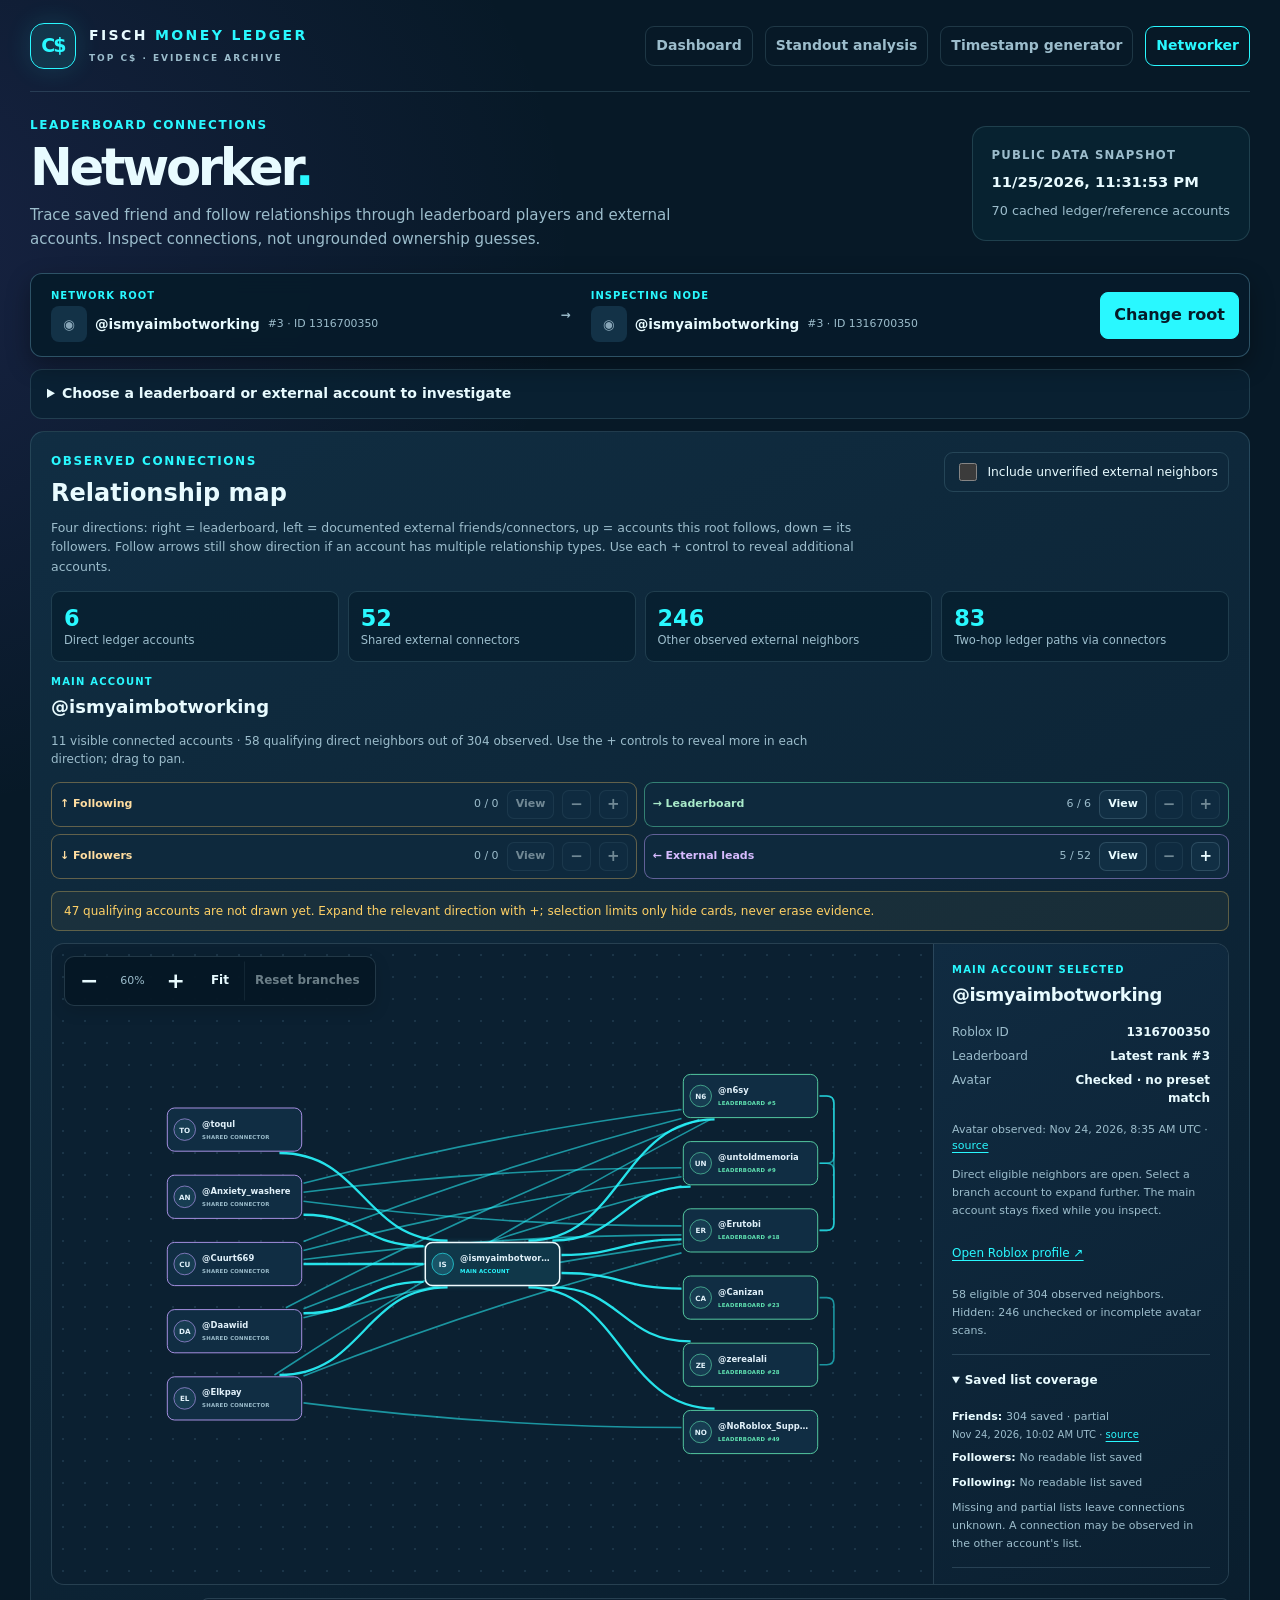
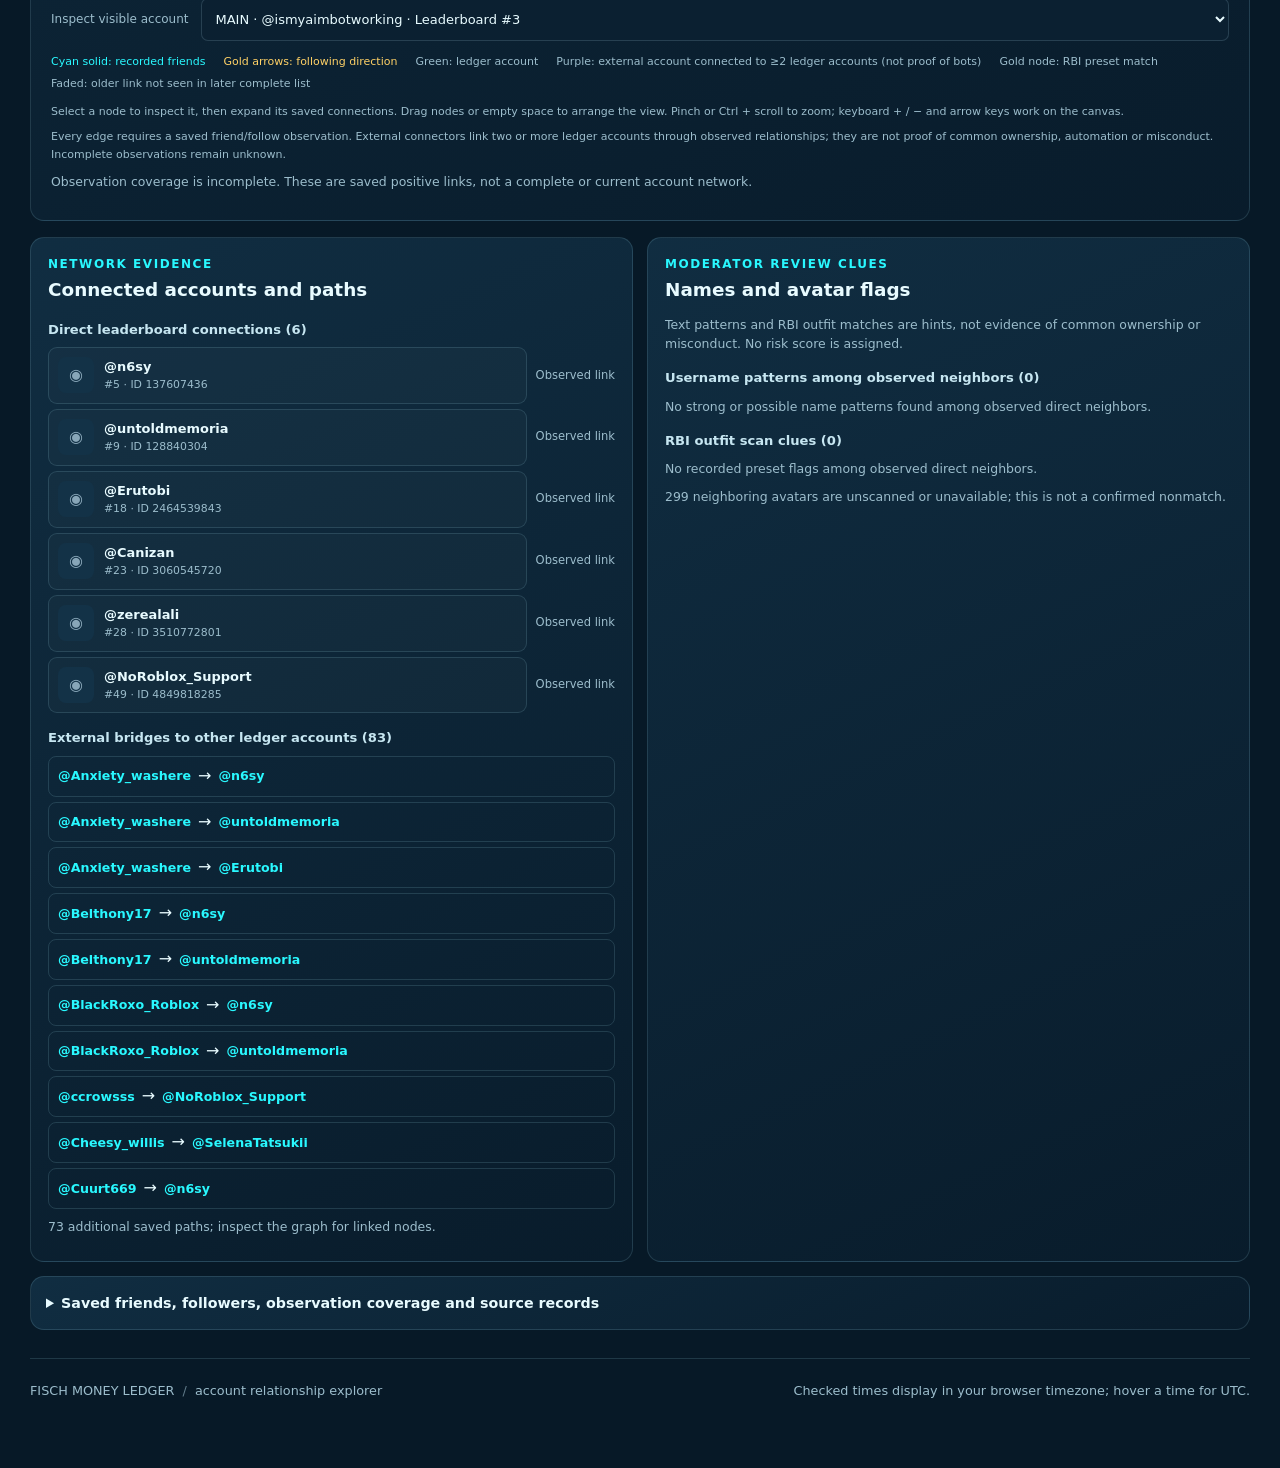
==== commit bc3844f0: "Load latest tested four-sector graph and stylesheet" ====
--- a/site/networker.html
+++ b/site/networker.html
@@ -8,11 +8,11 @@
   <link rel="stylesheet" href="styles.css?v=b796ed7e2670">
   <link rel="stylesheet" href="standouts.css?v=a5e0cf38dd14">
   <link rel="stylesheet" href="networker.css?v=059310452573">
-  <link rel="stylesheet" href="network-graph.css?v=88ae56781294">
+  <link rel="stylesheet" href="network-graph.css?v=783951436b09">
   <script defer src="time-utils.js?v=b2a56747d852"></script>
   <script defer src="username-patterns.js?v=91044023c885"></script>
   <script defer src="networker-core.js?v=b622899f63bf"></script>
-  <script defer src="network-graph.js?v=6e4b6616b86b"></script>
+  <script defer src="network-graph.js?v=72f9bfacacac"></script>
   <script defer src="networker-focus.js?v=ac693bb8c066"></script>
   <link rel="stylesheet" href="networker-focus.css?v=b3b9f98c5179">
 </head>
--- a/site/network-graph.css
+++ b/site/network-graph.css
@@ -101,3 +101,10 @@
 .fng-lane-right strong{color:#a9eaca}.fng-lane-left strong{color:#d7bbff}
 @media(max-width:1120px){.fng-lane-bar{grid-template-columns:repeat(2,minmax(0,1fr))}}
 @media(max-width:520px){.fng-lane{padding:5px}.fng-lane strong{font-size:10px}.fng-lane-count{font-size:10px}.fng-lane .fng-button{padding:3px 6px;min-height:28px}}
+
+/* Sector controls are independently expandable and can move the graph camera. */
+.fng-lane-bar{grid-template-columns:repeat(2,minmax(0,1fr))}
+.fng-lane{justify-content:flex-start;gap:8px}
+.fng-lane strong{flex:1}
+.fng-lane .fng-lane-focus{font-size:11px;padding:4px 8px}
+@media(max-width:680px){.fng-lane-bar{grid-template-columns:1fr}.fng-lane{gap:7px}.fng-lane strong{font-size:11px}}
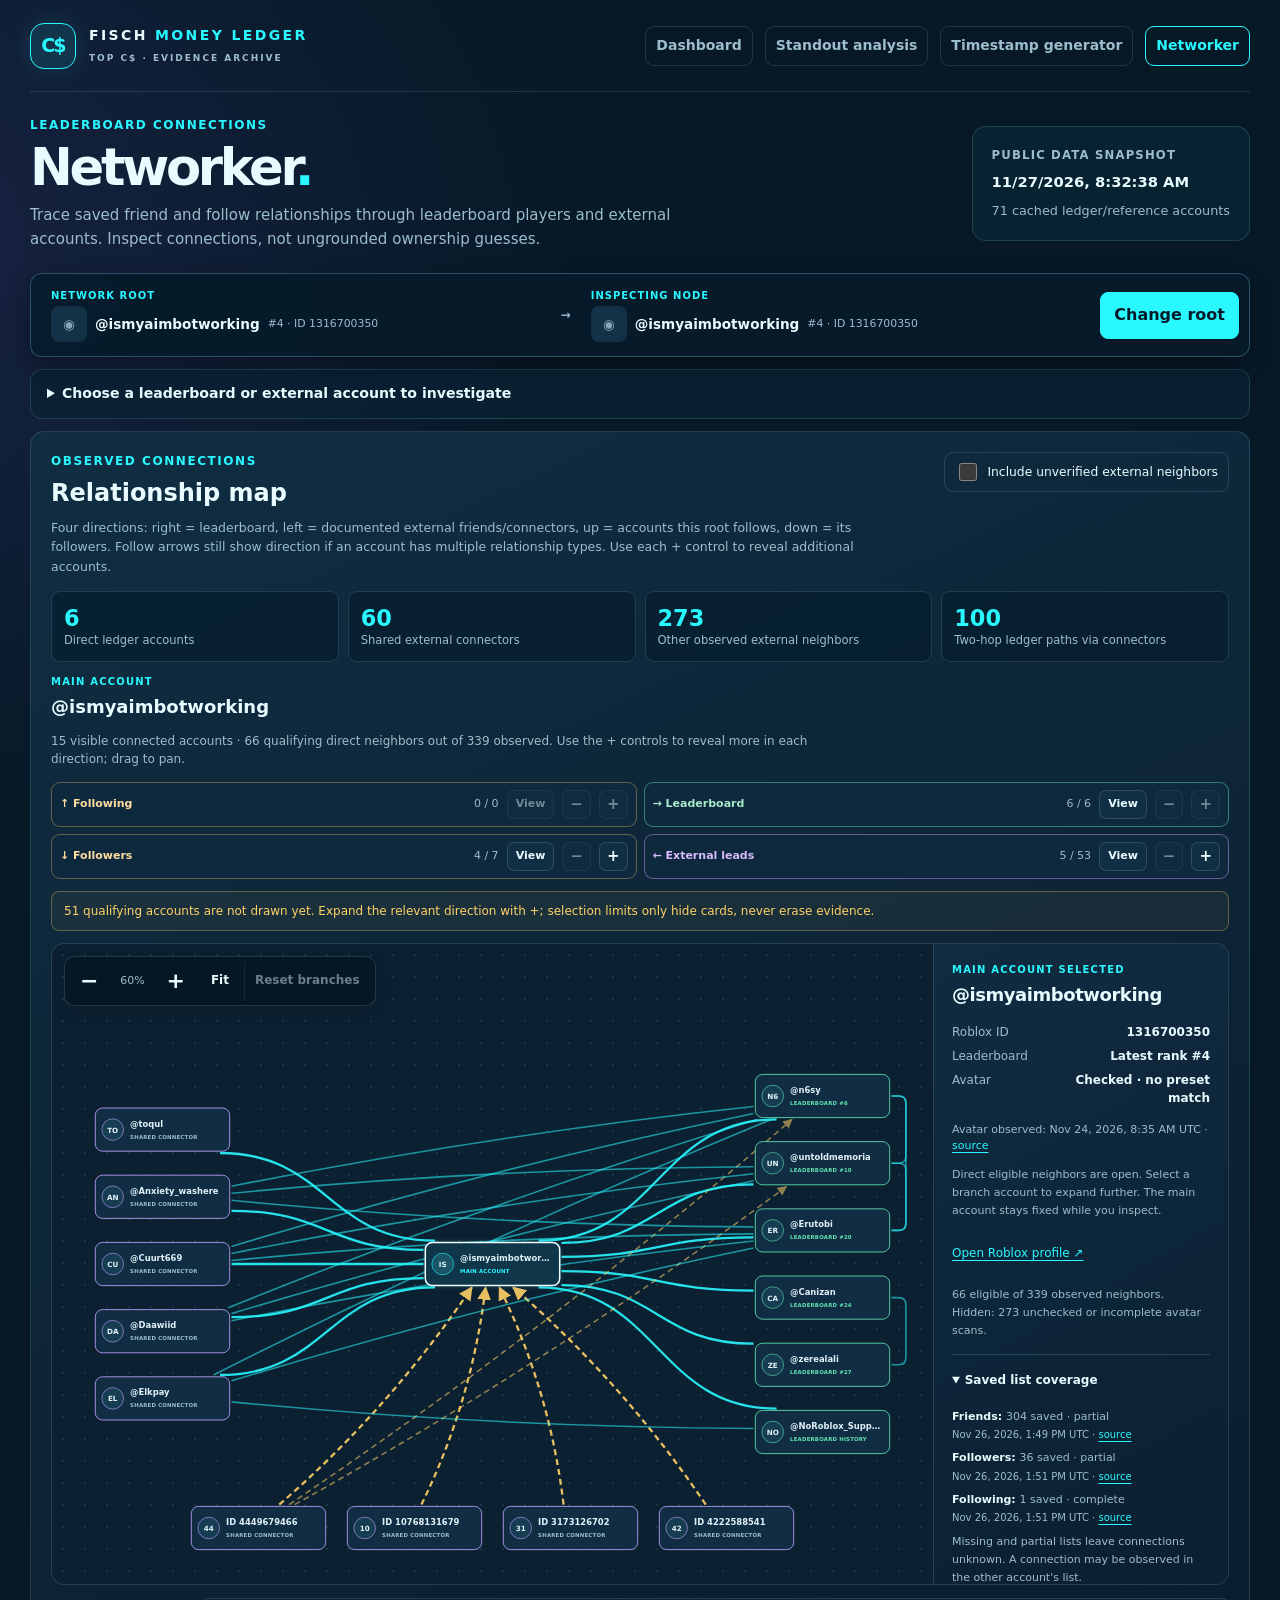
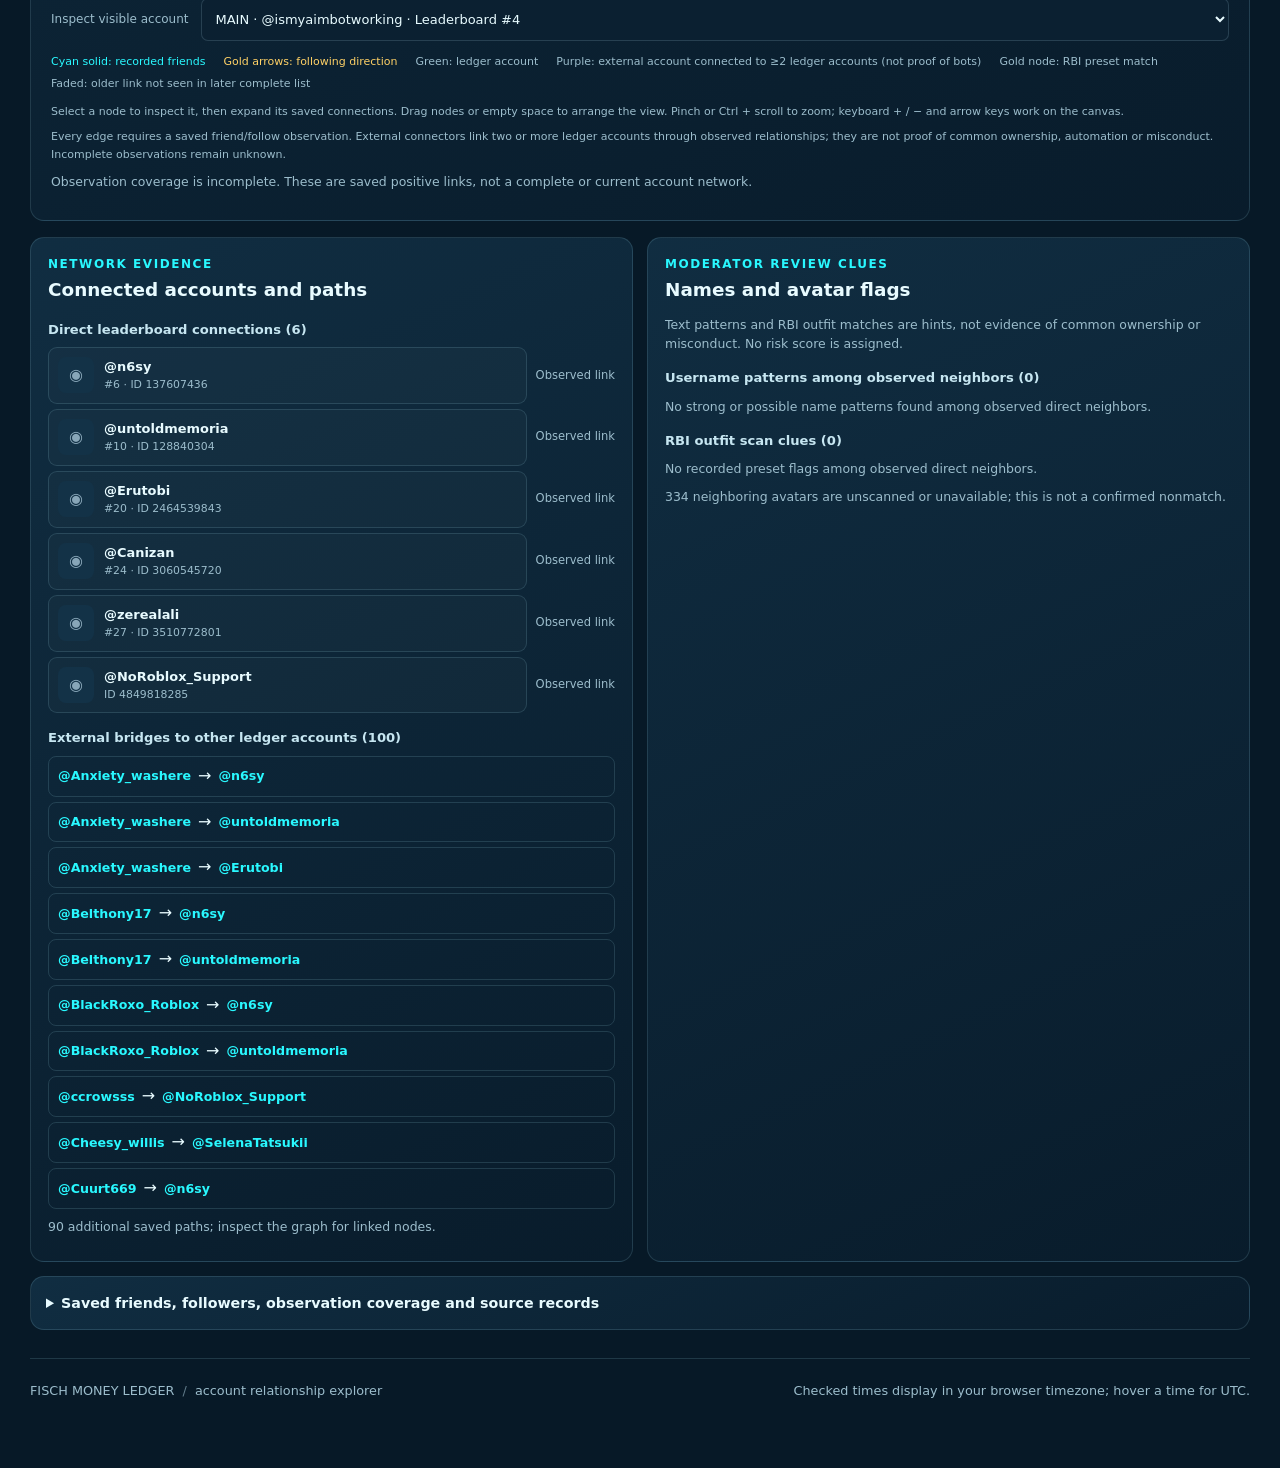
==== commit 5ad3f8c5: "Refresh Networker username display assets and explain verified ID fallback" ====
--- a/site/networker.html
+++ b/site/networker.html
@@ -12,8 +12,8 @@
   <script defer src="time-utils.js?v=b2a56747d852"></script>
   <script defer src="username-patterns.js?v=91044023c885"></script>
   <script defer src="networker-core.js?v=b622899f63bf"></script>
-  <script defer src="network-graph.js?v=72f9bfacacac"></script>
-  <script defer src="networker-focus.js?v=ac693bb8c066"></script>
+  <script defer src="network-graph.js?v=b698a81d7a6c"></script>
+  <script defer src="networker-focus.js?v=0548b4803306"></script>
   <link rel="stylesheet" href="networker-focus.css?v=b3b9f98c5179">
 </head>
 <body class="networker-page">
@@ -94,7 +94,7 @@
             <a href="network-data.json" download>Network JSON</a>
             <a href="https://github.com/nitwi/fisch-money-leaderboard/tree/main/data/network" target="_blank" rel="noopener noreferrer">Census journal and method</a>
           </div>
-          <p class="nwf-help">A partial observation confirms only the recorded positive links; unobserved identities remain unknown. Recorded relationships are not necessarily current.</p>
+          <p class="nwf-help">A partial observation confirms only recorded positive links; unobserved identities remain unknown. Missing usernames are matched to exact Roblox IDs at publication when the public Users API is available; display names and previously observed handles are explicitly labeled. Recorded relationships are not necessarily current.</p>
         </div>
       </details>
     </div>
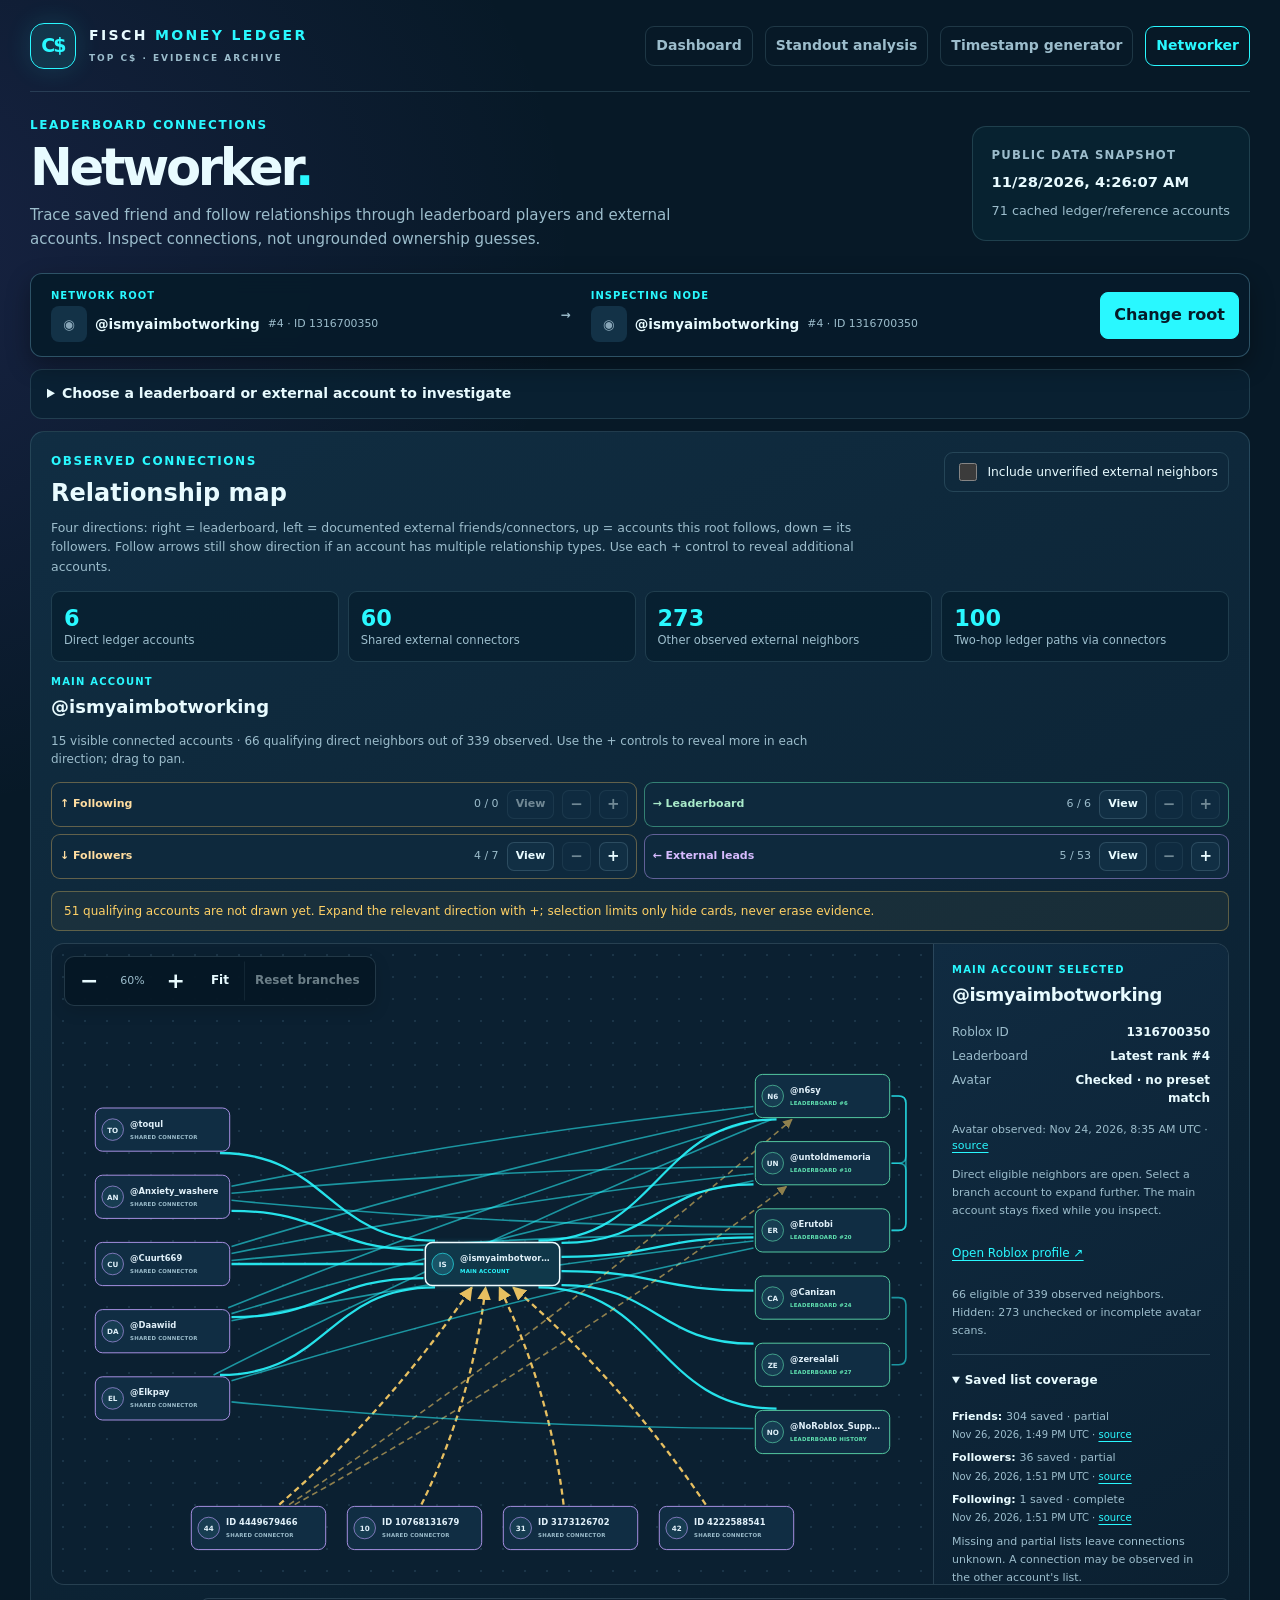
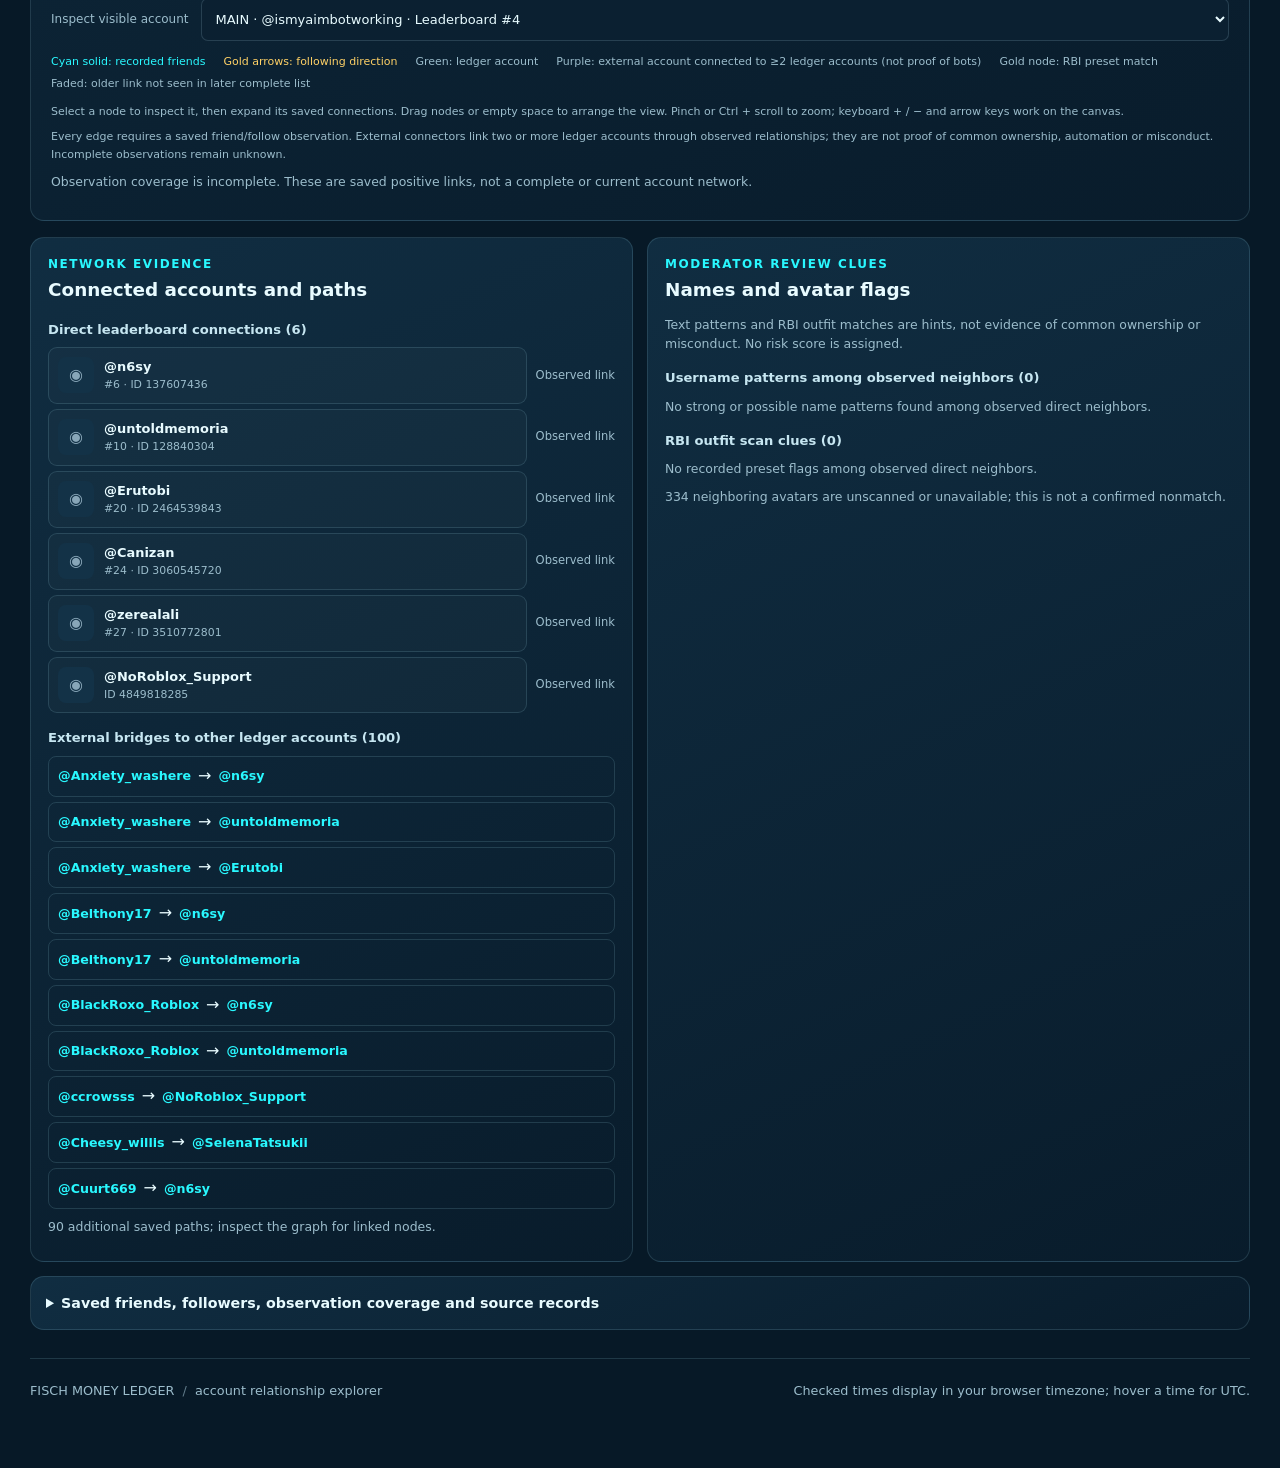
==== commit 64d5857b: "Expose prioritized profile-inspection queue and document website-first username labels" ====
--- a/site/networker.html
+++ b/site/networker.html
@@ -92,9 +92,10 @@
           <div class="nwf-data-links">
             <a href="network-database.sqlite.gz" download>SQLite evidence database</a>
             <a href="network-data.json" download>Network JSON</a>
+            <a href="network-profile-queue.json">Unresolved username profile inspection queue</a>
             <a href="https://github.com/nitwi/fisch-money-leaderboard/tree/main/data/network" target="_blank" rel="noopener noreferrer">Census journal and method</a>
           </div>
-          <p class="nwf-help">A partial observation confirms only recorded positive links; unobserved identities remain unknown. Missing usernames are matched to exact Roblox IDs at publication when the public Users API is available; display names and previously observed handles are explicitly labeled. Recorded relationships are not necessarily current.</p>
+          <p class="nwf-help">A partial observation confirms only recorded positive links; unobserved identities remain unknown. Browser-verified usernames are matched by exact Roblox ID from saved public-profile observations; previous verified names are carried forward where available, without new Roblox API requests. Display names and previously observed handles are clearly labeled. Recorded relationships are not necessarily current.</p>
         </div>
       </details>
     </div>
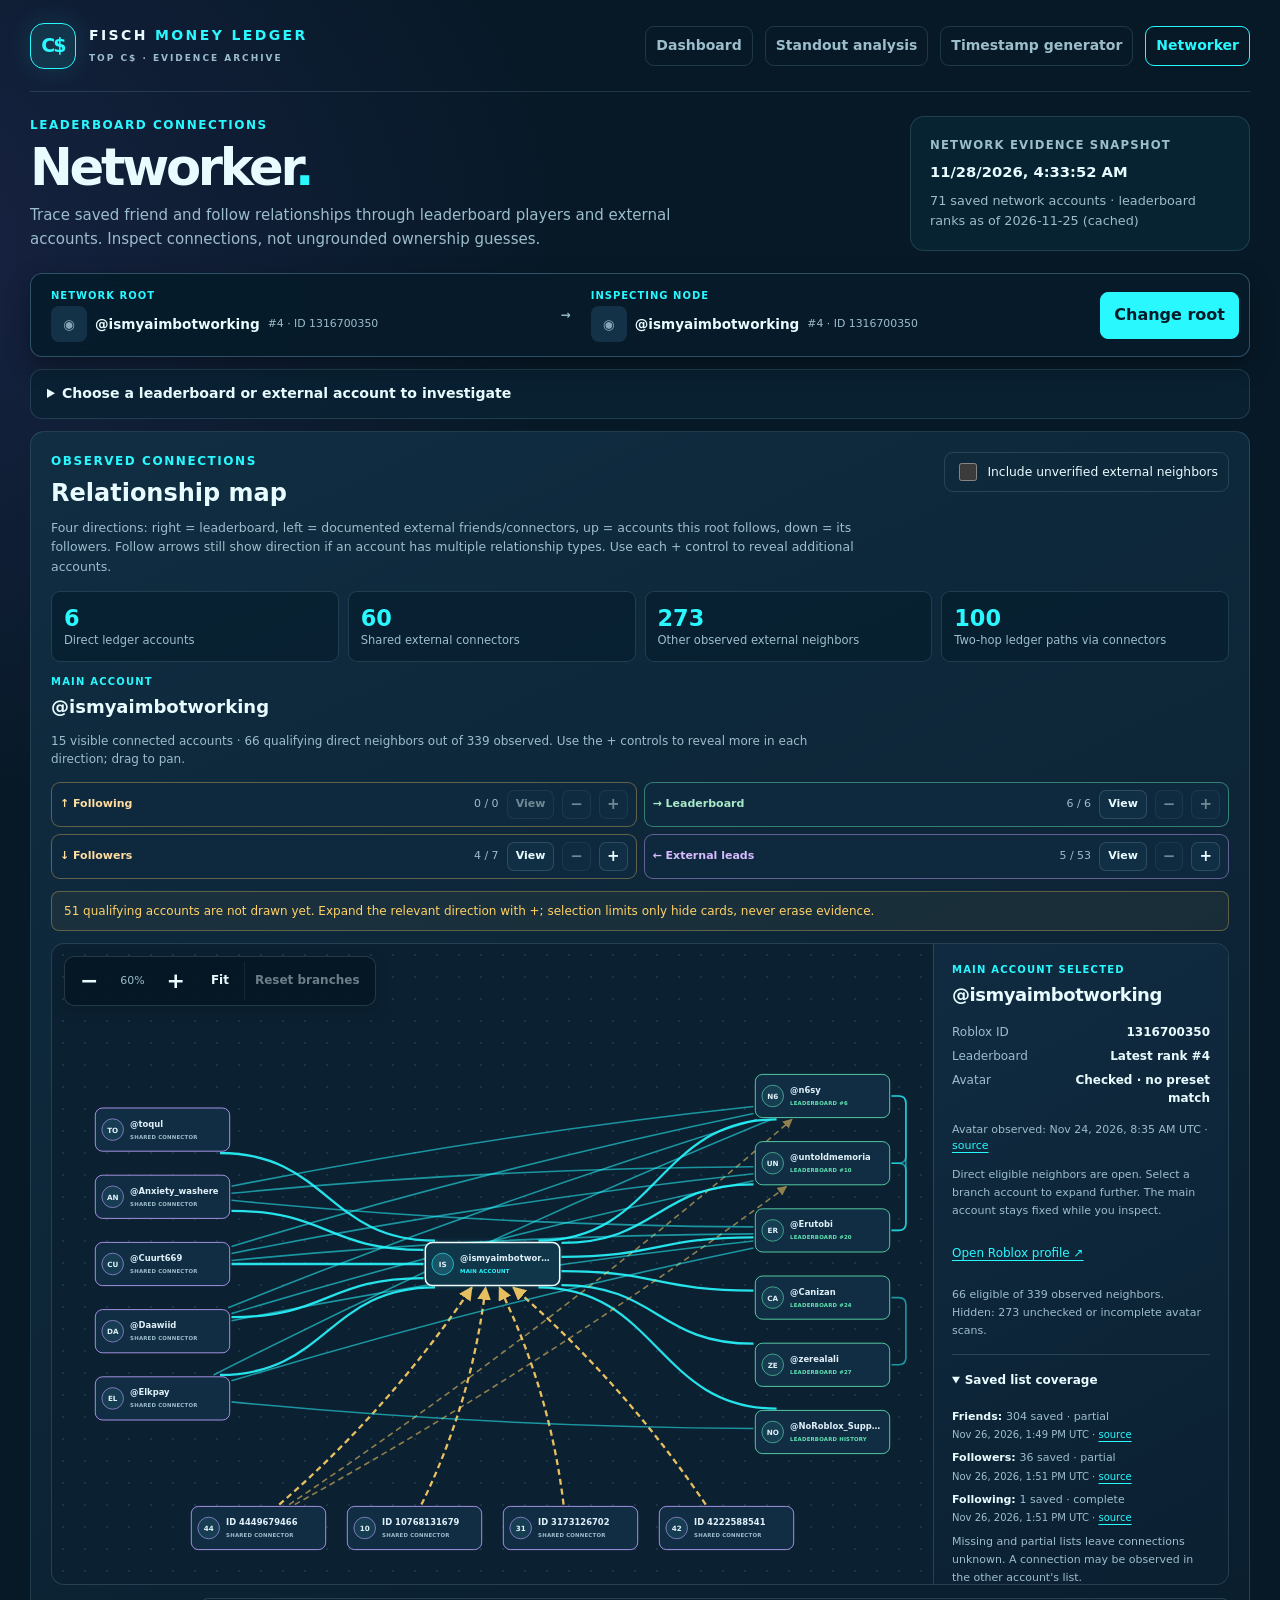
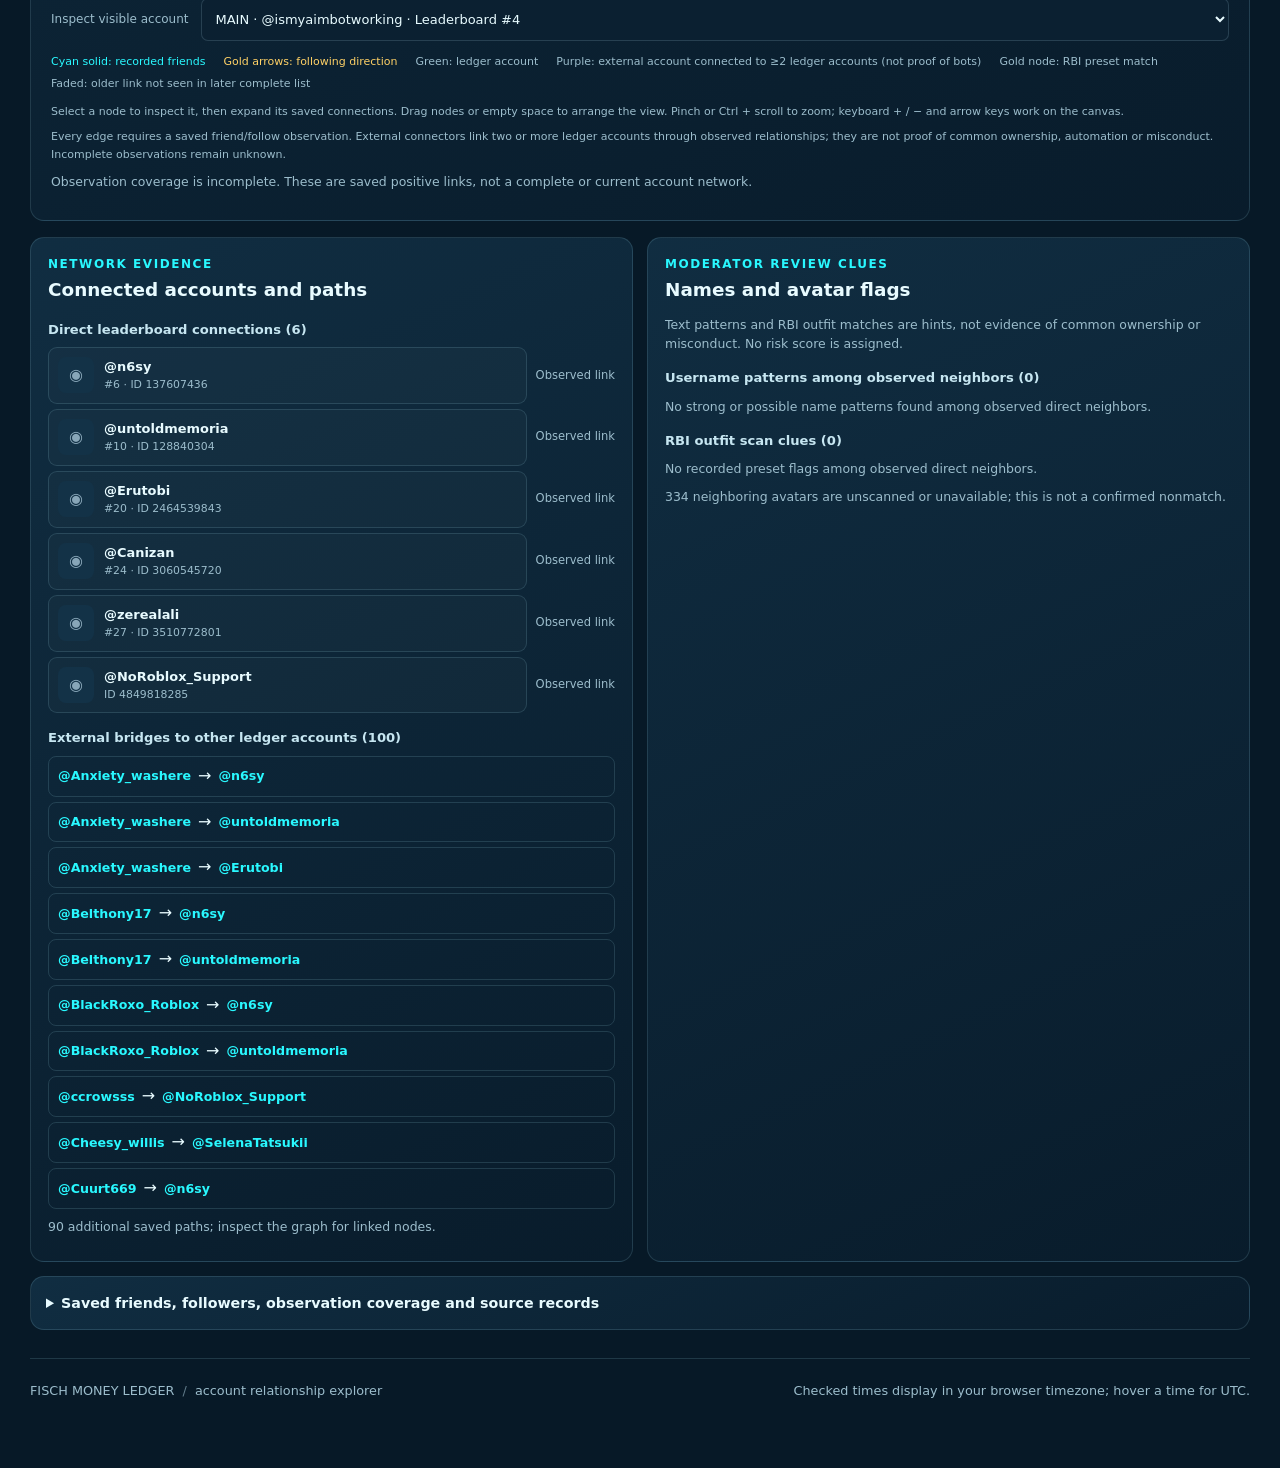
==== commit a133fab8: "Keep Networker leaderboard ranks synchronized with latest verified screenshot snapshot" ====
--- a/site/networker.html
+++ b/site/networker.html
@@ -12,8 +12,8 @@
   <script defer src="time-utils.js?v=b2a56747d852"></script>
   <script defer src="username-patterns.js?v=91044023c885"></script>
   <script defer src="networker-core.js?v=b622899f63bf"></script>
-  <script defer src="network-graph.js?v=b698a81d7a6c"></script>
-  <script defer src="networker-focus.js?v=0548b4803306"></script>
+  <script defer src="network-graph.js?v=30774f7fdc03"></script>
+  <script defer src="networker-focus.js?v=e30d21bd7054"></script>
   <link rel="stylesheet" href="networker-focus.css?v=b3b9f98c5179">
 </head>
 <body class="networker-page">
@@ -24,7 +24,7 @@
   <main class="nw-main">
     <section class="nw-hero">
       <div><p class="nw-kicker">LEADERBOARD CONNECTIONS</p><h1>Networker<span>.</span></h1><p>Trace saved friend and follow relationships through leaderboard players and external accounts. Inspect connections, not ungrounded ownership guesses.</p></div>
-      <div class="nw-cache"><span>PUBLIC DATA SNAPSHOT</span><strong id="cache-time">Loading…</strong><small id="cache-coverage">Reading cached accounts</small></div>
+      <div class="nw-cache"><span>NETWORK EVIDENCE SNAPSHOT</span><strong id="cache-time">Loading…</strong><small id="cache-coverage">Reading cached accounts</small></div>
     </section>
     <p id="network-status" class="nw-status" role="status" aria-live="polite">Loading the latest collected account data…</p>
     <noscript><p class="nw-status">Enable JavaScript to compare the cached accounts.</p></noscript>
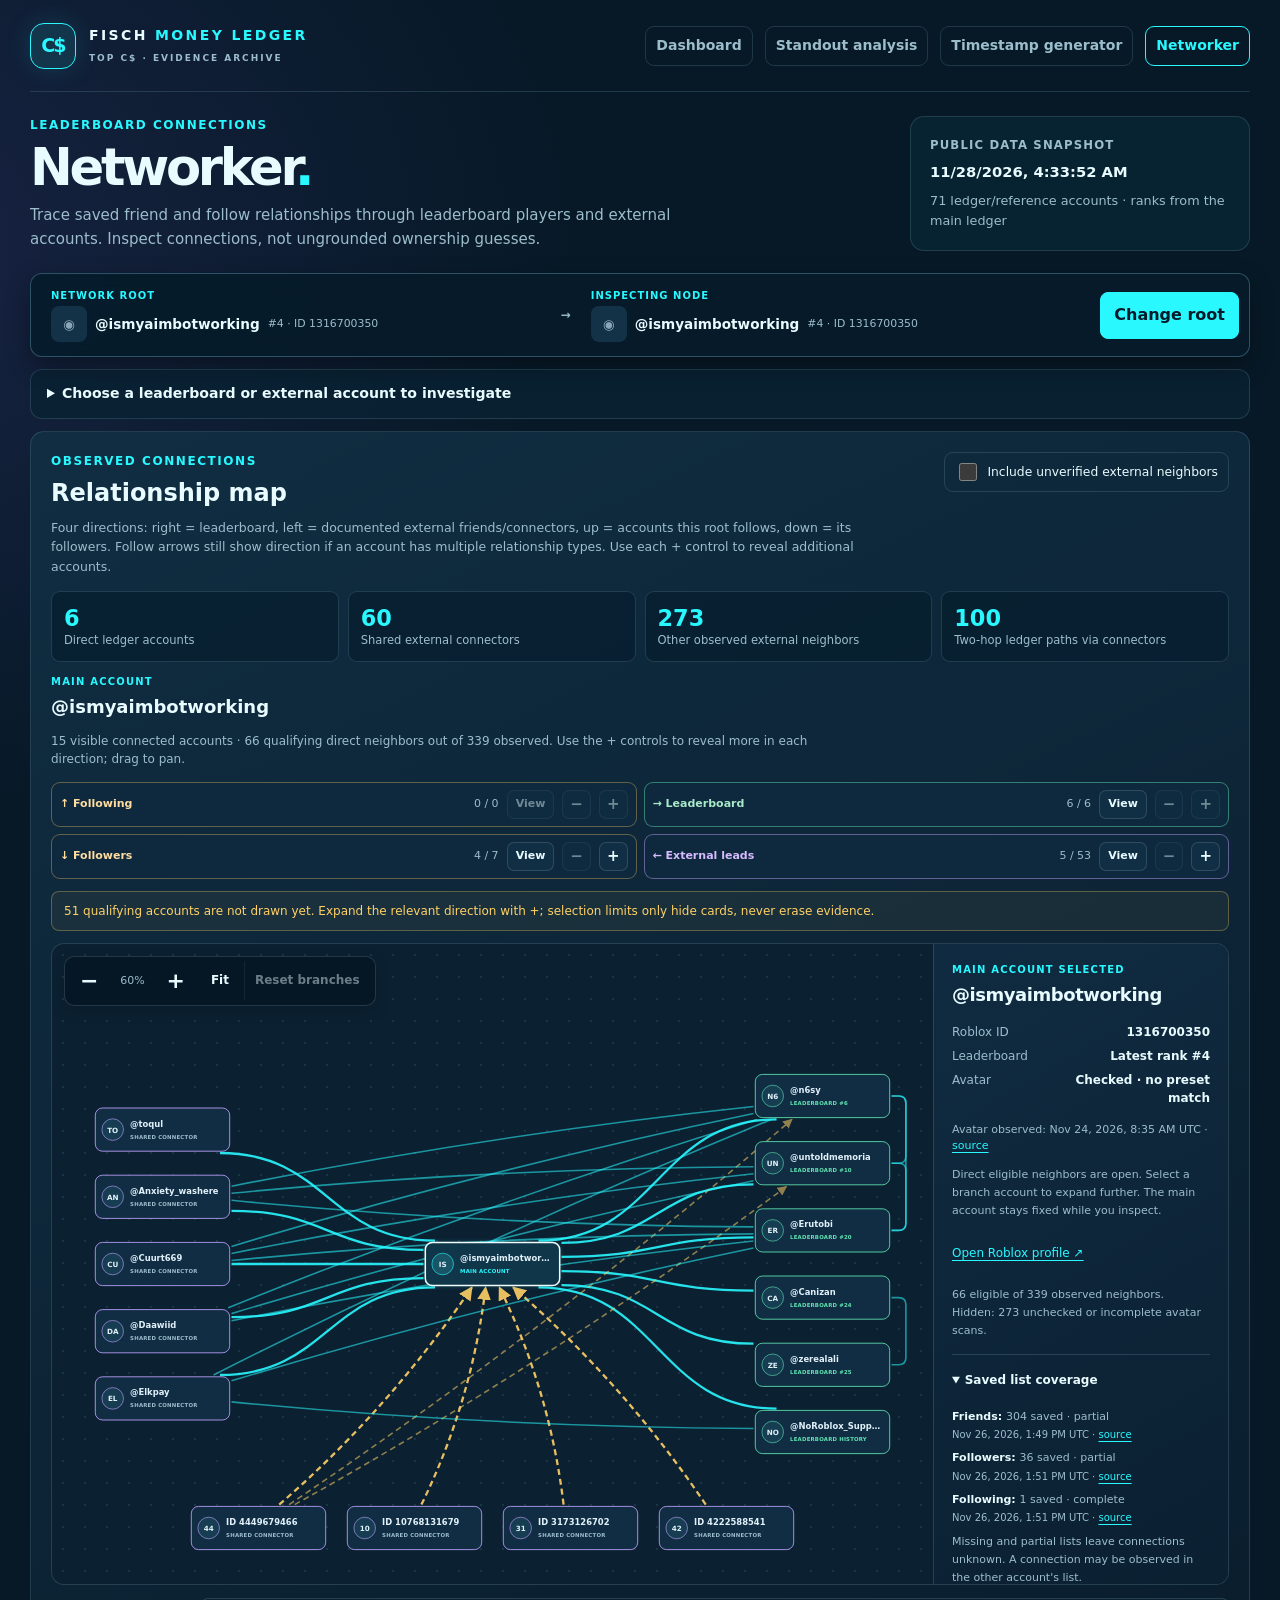
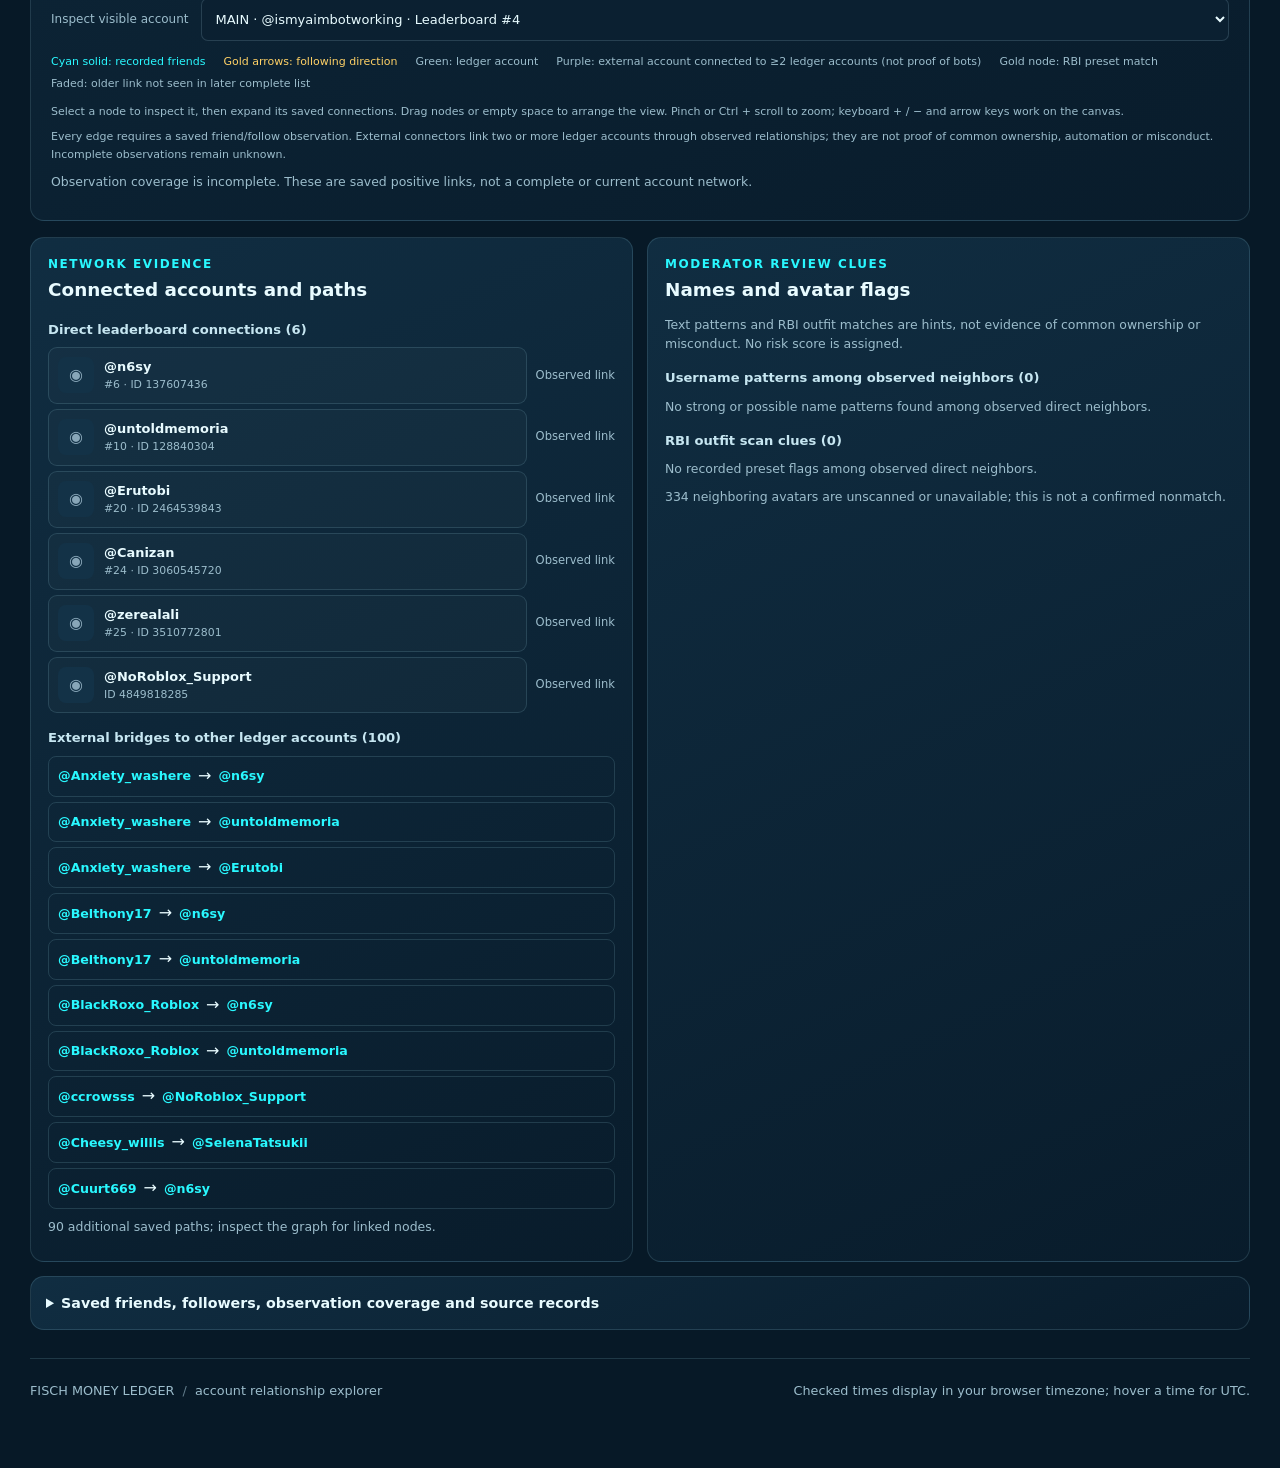
==== commit 1139f387: "Sync Networker current ranks to the main ledger and integrate census draft" ====
--- a/site/networker.html
+++ b/site/networker.html
@@ -13,7 +13,7 @@
   <script defer src="username-patterns.js?v=91044023c885"></script>
   <script defer src="networker-core.js?v=b622899f63bf"></script>
   <script defer src="network-graph.js?v=30774f7fdc03"></script>
-  <script defer src="networker-focus.js?v=e30d21bd7054"></script>
+  <script defer src="networker-focus.js?v=37a704b75bb9"></script>
   <link rel="stylesheet" href="networker-focus.css?v=b3b9f98c5179">
 </head>
 <body class="networker-page">
@@ -24,7 +24,7 @@
   <main class="nw-main">
     <section class="nw-hero">
       <div><p class="nw-kicker">LEADERBOARD CONNECTIONS</p><h1>Networker<span>.</span></h1><p>Trace saved friend and follow relationships through leaderboard players and external accounts. Inspect connections, not ungrounded ownership guesses.</p></div>
-      <div class="nw-cache"><span>NETWORK EVIDENCE SNAPSHOT</span><strong id="cache-time">Loading…</strong><small id="cache-coverage">Reading cached accounts</small></div>
+      <div class="nw-cache"><span>PUBLIC DATA SNAPSHOT</span><strong id="cache-time">Loading…</strong><small id="cache-coverage">Reading cached accounts</small></div>
     </section>
     <p id="network-status" class="nw-status" role="status" aria-live="polite">Loading the latest collected account data…</p>
     <noscript><p class="nw-status">Enable JavaScript to compare the cached accounts.</p></noscript>
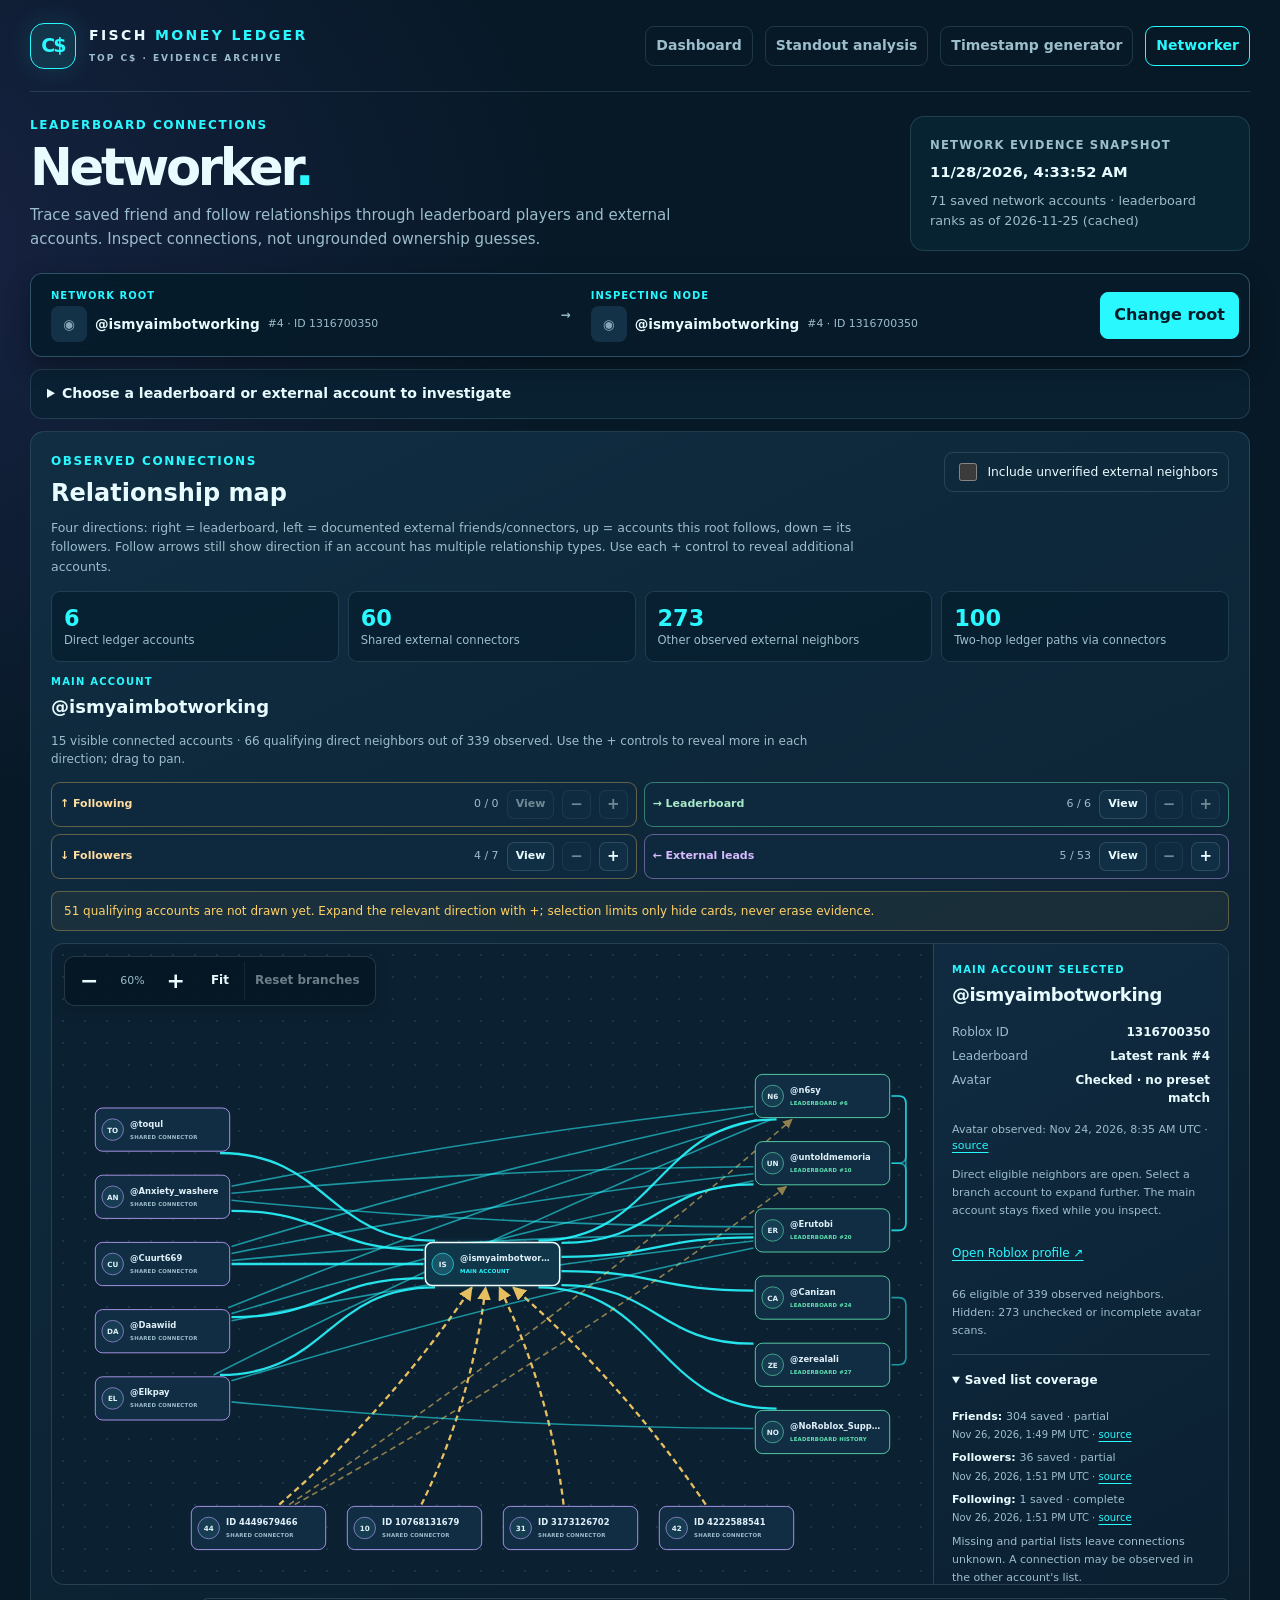
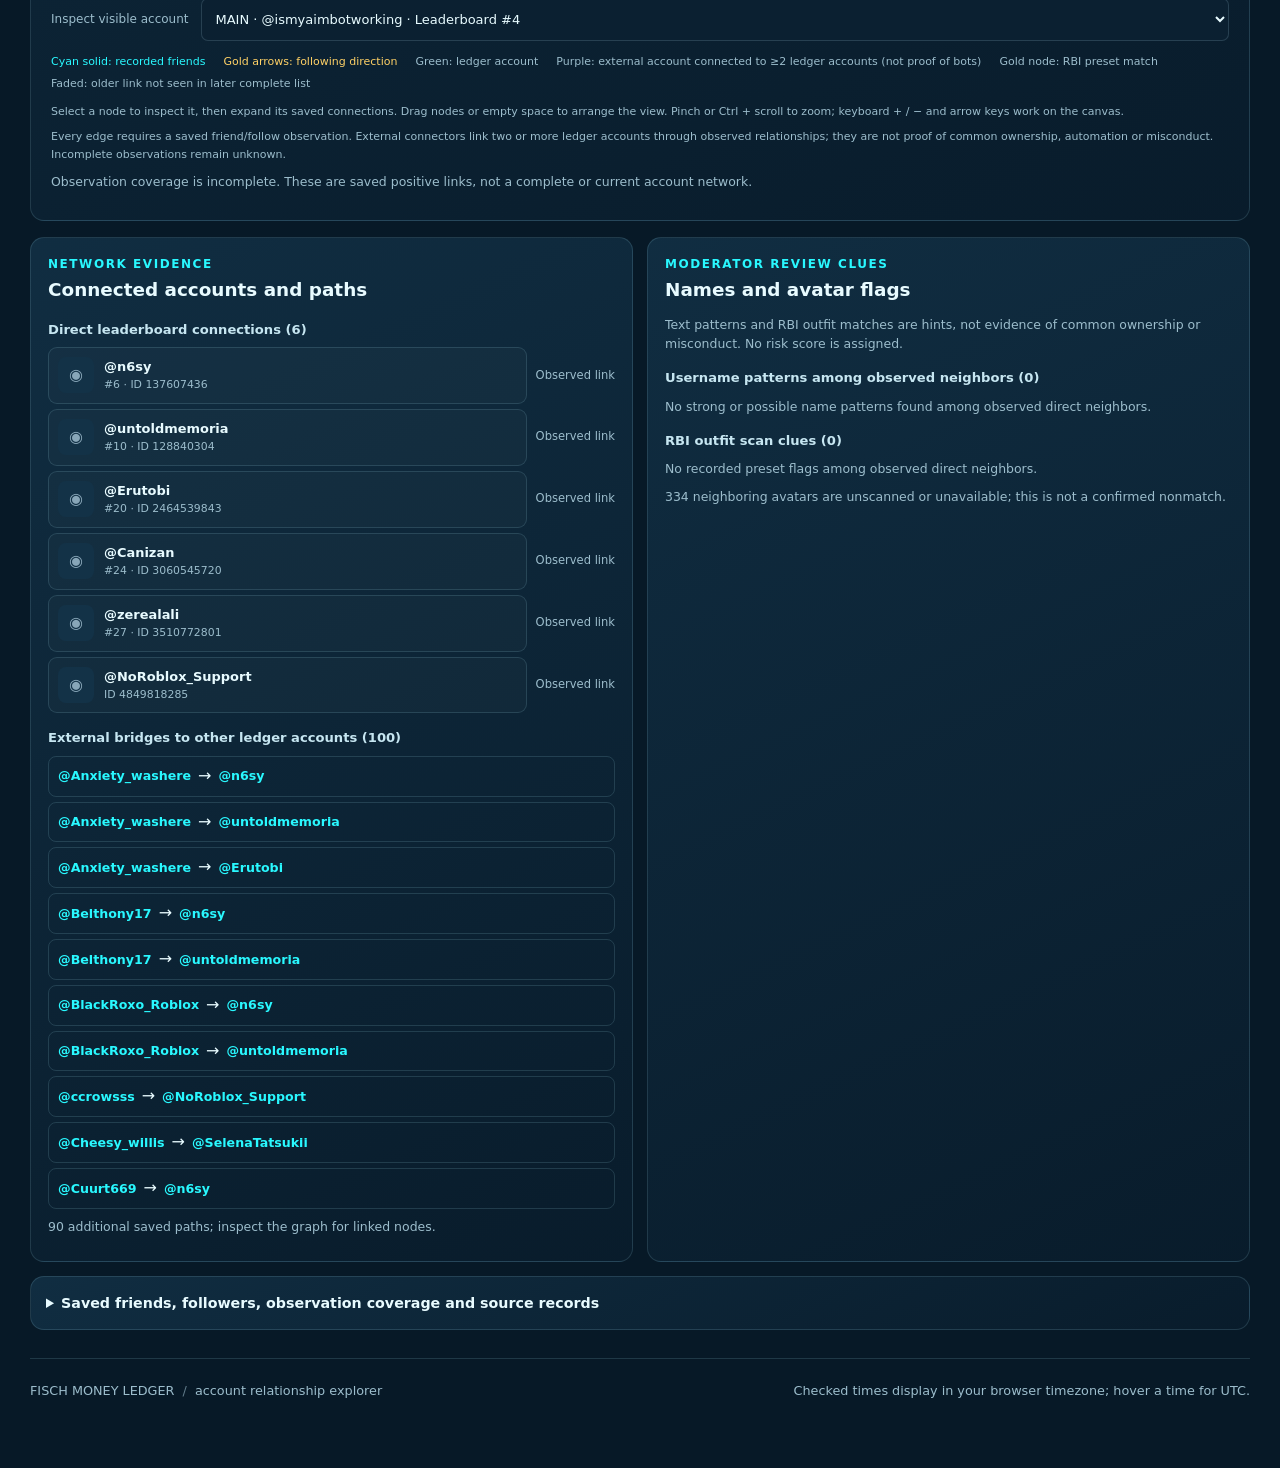
==== commit 97616415: "Keep the main ledger rank sync when integrating the census" ====
--- a/site/networker.html
+++ b/site/networker.html
@@ -13,7 +13,7 @@
   <script defer src="username-patterns.js?v=91044023c885"></script>
   <script defer src="networker-core.js?v=b622899f63bf"></script>
   <script defer src="network-graph.js?v=30774f7fdc03"></script>
-  <script defer src="networker-focus.js?v=37a704b75bb9"></script>
+  <script defer src="networker-focus.js?v=e30d21bd7054"></script>
   <link rel="stylesheet" href="networker-focus.css?v=b3b9f98c5179">
 </head>
 <body class="networker-page">
@@ -24,7 +24,7 @@
   <main class="nw-main">
     <section class="nw-hero">
       <div><p class="nw-kicker">LEADERBOARD CONNECTIONS</p><h1>Networker<span>.</span></h1><p>Trace saved friend and follow relationships through leaderboard players and external accounts. Inspect connections, not ungrounded ownership guesses.</p></div>
-      <div class="nw-cache"><span>PUBLIC DATA SNAPSHOT</span><strong id="cache-time">Loading…</strong><small id="cache-coverage">Reading cached accounts</small></div>
+      <div class="nw-cache"><span>NETWORK EVIDENCE SNAPSHOT</span><strong id="cache-time">Loading…</strong><small id="cache-coverage">Reading cached accounts</small></div>
     </section>
     <p id="network-status" class="nw-status" role="status" aria-live="polite">Loading the latest collected account data…</p>
     <noscript><p class="nw-status">Enable JavaScript to compare the cached accounts.</p></noscript>
